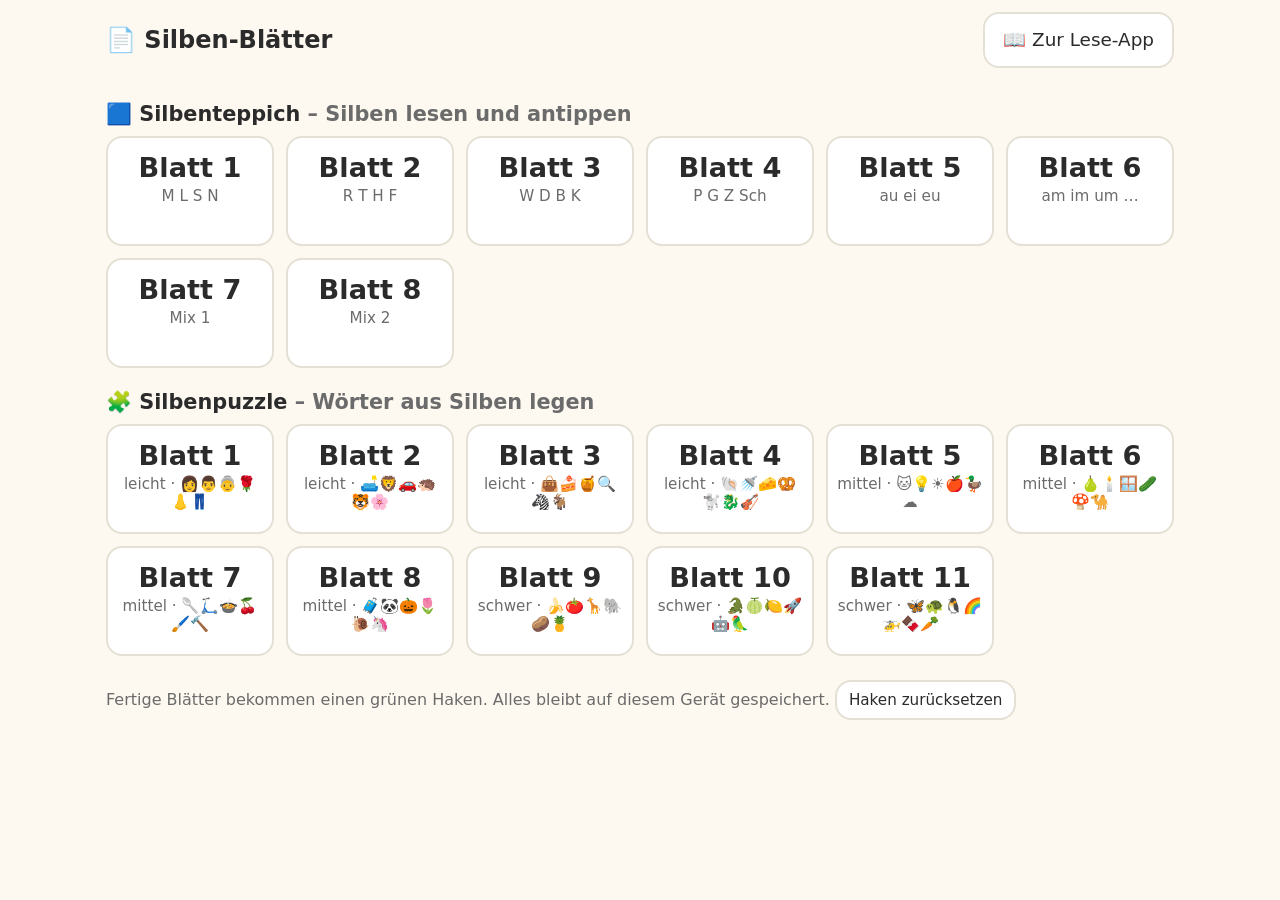
==== public/blaetter.html @ c16f0f04 "Interaktive Silben-Blätter fürs Tablet: 8 Silbenteppiche, 11 Silbenpuzzles Ohne Spracherkennung, off" ====
<!doctype html>
<html lang="de">
<head>
<meta charset="utf-8">
<meta name="viewport" content="width=device-width, initial-scale=1, viewport-fit=cover">
<meta name="mobile-web-app-capable" content="yes">
<meta name="theme-color" content="#3b82f6">
<title>Silben-Blätter</title>
<link rel="manifest" href="manifest.webmanifest">
<link rel="icon" href="icon-192.png">
<link rel="apple-touch-icon" href="icon-192.png">
<style>
  :root {
    --bg: #fdf8f0; --card: #ffffff; --ink: #2b2b2b; --muted: #6b6b6b; --line: #e5e0d6;
    --accent: #3b82f6; --ok: #16a34a; --okbg: #dcfce7; --bad: #dc2626; --warn: #d97706;
    --syl0: #1d4ed8; --syl1: #dc2626; --vowel: #fde68a; --slot: #f3efe6; --act: #e0f2fe;
  }
  @media (prefers-color-scheme: dark) {
    :root:not([data-theme="light"]) {
      --bg: #1b1d22; --card: #262a31; --ink: #f1f1f1; --muted: #a3a3a3; --line: #3a3f48; --okbg: #14361f;
      --syl0: #60a5fa; --syl1: #f87171; --vowel: #713f12; --slot: #1f2329; --act: #0c4a6e;
    }
  }
  :root[data-theme="dark"] {
    --bg: #1b1d22; --card: #262a31; --ink: #f1f1f1; --muted: #a3a3a3; --line: #3a3f48; --okbg: #14361f;
    --syl0: #60a5fa; --syl1: #f87171; --vowel: #713f12; --slot: #1f2329; --act: #0c4a6e;
  }
  * { box-sizing: border-box; -webkit-tap-highlight-color: transparent; }
  html, body { touch-action: manipulation; }
  body { margin: 0; font-family: 'Andika', ui-rounded, system-ui, sans-serif; background: var(--bg); color: var(--ink);
         user-select: none; -webkit-user-select: none; }
  header { display: flex; align-items: center; gap: 12px; padding: 12px 16px; max-width: 1100px; margin: 0 auto; flex-wrap: wrap; }
  h1 { font-size: 1.5rem; margin: 0; flex: 1; }
  h2 { font-size: 1.3rem; margin: 22px 0 10px; }
  main { padding: 0 16px 40px; max-width: 1100px; margin: 0 auto; }
  button { font: inherit; font-size: 1.15rem; border-radius: 16px; padding: 12px 18px; background: var(--card); color: var(--ink);
           border: 2px solid var(--line); cursor: pointer; min-height: 56px; }
  button.primary { background: var(--accent); color: #fff; border-color: var(--accent); }
  .task { font-size: 1.25rem; margin: 0 0 14px; padding: 12px 16px; background: var(--card); border: 2px solid var(--line); border-radius: 16px; }
  .bar { display: flex; gap: 10px; align-items: center; flex-wrap: wrap; margin-bottom: 14px; }
  .bar .count { font-size: 1.2rem; font-weight: 700; margin-left: auto; }
  .muted { color: var(--muted); }

  /* Übersicht */
  .sheets { display: grid; grid-template-columns: repeat(auto-fill, minmax(150px, 1fr)); gap: 12px; }
  .sheet { display: flex; flex-direction: column; align-items: center; gap: 4px; padding: 14px 8px; min-height: 110px; }
  .sheet .big { font-size: 1.7rem; font-weight: 700; }
  .sheet .sub { font-size: .95rem; color: var(--muted); }
  .sheet.done { background: var(--okbg); border-color: var(--ok); }

  /* Silben */
  .syl { position: relative; padding: 0 .06em; }
  .c0 { color: var(--syl0); } .c1 { color: var(--syl1); }
  .v { box-shadow: inset 0 -0.36em var(--vowel); border-radius: 3px; }
  .arcs .syl::after { content: ''; position: absolute; left: 10%; right: 10%; bottom: -0.3em; height: .34em;
    border: .07em solid currentColor; border-top: 0; border-radius: 0 0 50% 50% / 0 0 100% 100%; }

  /* Silbenteppich */
  .teppich { display: grid; gap: 10px; }
  .feld { font-size: clamp(1.9rem, 6vw, 3rem); font-weight: 700; min-height: clamp(64px, 11vw, 96px); padding: 4px; position: relative; }
  .feld.read { background: var(--okbg); border-color: var(--ok); }
  .feld.read::after { content: '✓'; position: absolute; top: 2px; right: 8px; font-size: 1.1rem; color: var(--ok); }

  /* Silbenpuzzle */
  .rows { display: grid; grid-template-columns: repeat(auto-fit, minmax(330px, 1fr)); gap: 10px; margin-bottom: 18px; }
  .prow { display: flex; align-items: center; gap: 10px; padding: 8px 12px; background: var(--card); border: 3px solid var(--line);
          border-radius: 18px; min-height: 92px; cursor: pointer; }
  .prow.active { border-color: var(--accent); background: var(--act); }
  .prow.solved { border-color: var(--ok); background: var(--okbg); cursor: default; }
  .prow .pic { font-size: 3rem; line-height: 1; width: 64px; text-align: center; flex-shrink: 0; }
  .pslots { display: flex; gap: 6px; flex-wrap: wrap; }
  .pslot { min-width: 84px; height: 66px; border: 3px dashed var(--line); border-radius: 14px; background: var(--slot);
           display: flex; align-items: center; justify-content: center; font-size: clamp(1.7rem, 4.5vw, 2.3rem); font-weight: 700; padding: 0 8px; }
  .pslot.filled { border-style: solid; background: var(--card); }
  .pslot.filled.c0 { border-color: var(--syl0); } .pslot.filled.c1 { border-color: var(--syl1); }
  .pslot.wrong { animation: shake .4s; border-color: var(--bad) !important; }
  @keyframes shake { 25% { transform: translateX(-6px); } 75% { transform: translateX(6px); } }
  .solvedword { font-size: clamp(1.9rem, 5vw, 2.5rem); font-weight: 700; padding-bottom: 12px; }
  .pool { display: flex; flex-wrap: wrap; gap: 10px; justify-content: center; padding: 14px; border: 3px dashed var(--line); border-radius: 18px; }
  .karte { font-size: clamp(1.8rem, 5vw, 2.5rem); font-weight: 700; min-width: 96px; min-height: 76px; }

  .done-msg { text-align: center; font-size: 1.6rem; font-weight: 700; color: var(--ok); margin: 18px 0; }
  .done-msg .row { display: flex; gap: 12px; justify-content: center; margin-top: 12px; flex-wrap: wrap; }
  .done-msg button { font-size: 1.2rem; }
</style>
</head>
<body>
<header>
  <button id="back" hidden>◀ Übersicht</button>
  <h1 id="title">📄 Silben-Blätter</h1>
  <a href="./" id="applink"><button>📖 Zur Lese-App</button></a>
</header>
<main id="view"></main>

<script>
// Interaktive Arbeitsblätter fürs Tablet, ohne Spracherkennung und ohne Ton.
// Silbenteppich: Silbe laut lesen, dann antippen → das Feld wird grün.
// Silbenpuzzle: Silbenkarten antippen → sie wandern auf den nächsten freien Platz der markierten Zeile.

// ================= Daten =================
const V = ['a', 'e', 'i', 'o', 'u'];
const cv = (cons, vows = V) => cons.map(c => vows.map(v => c + v));
const vc = (cons, vows = V) => cons.map(c => vows.map(v => v + c.toLowerCase()));
const TEPPICHE = [
  { name: 'M L S N',      rows: cv(['M', 'L', 'S', 'N']) },
  { name: 'R T H F',      rows: cv(['R', 'T', 'H', 'F']) },
  { name: 'W D B K',      rows: cv(['W', 'D', 'B', 'K']) },
  { name: 'P G Z Sch',    rows: cv(['P', 'G', 'Z', 'Sch']) },
  { name: 'au ei eu',     rows: cv(['M', 'L', 'S', 'N', 'R', 'H'], ['au', 'ei', 'eu']) },
  { name: 'am im um …',   rows: vc(['M', 'L', 'N', 'S']).map(r => r.map(s => s[0].toUpperCase() + s.slice(1))) },
  { name: 'Mix 1',        mix: [0, 1] },
  { name: 'Mix 2',        mix: [0, 1, 2, 3] },
];
// Gleiche Wörter wie in der Lese-App (index.html).
const STUFEN = [
  ['leicht', [['Ma-ma','👩'], ['Pa-pa','👨'], ['O-ma','👵'], ['Ro-se','🌹'], ['Na-se','👃'], ['Ho-se','👖'],
    ['So-fa','🛋️'], ['Lö-we','🦁'], ['Au-to','🚗'], ['I-gel','🦔'], ['Ti-ger','🐯'], ['Blu-me','🌸'],
    ['Ta-sche','👜'], ['Ku-chen','🍰'], ['Ho-nig','🍯'], ['Lu-pe','🔍'], ['Ze-bra','🦓'], ['Zie-ge','🐐'],
    ['Mu-schel','🐚'], ['Du-sche','🚿'], ['Kä-se','🧀'], ['Bre-zel','🥨'], ['Pu-del','🐩'],
    ['Dra-che','🐉'], ['Gei-ge','🎻']]],
  ['mittel', [['Kat-ze','🐱'], ['Lam-pe','💡'], ['Son-ne','☀️'], ['Ap-fel','🍎'], ['En-te','🦆'], ['Wol-ke','☁️'],
    ['Bir-ne','🍐'], ['Ker-ze','🕯️'], ['Fens-ter','🪟'], ['Gur-ke','🥒'], ['Pil-ze','🍄'], ['Ka-mel','🐪'],
    ['Löf-fel','🥄'], ['Rol-ler','🛴'], ['Sup-pe','🍲'], ['Kir-sche','🍒'], ['Pin-sel','🖌️'], ['Ham-mer','🔨'],
    ['Kof-fer','🧳'], ['Pan-da','🐼'], ['Kür-bis','🎃'], ['Tul-pe','🌷'], ['Schne-cke','🐌'], ['Ein-horn','🦄']]],
  ['schwer', [['Ba-na-ne','🍌'], ['To-ma-te','🍅'], ['Gi-raf-fe','🦒'], ['E-le-fant','🐘'], ['Kar-tof-fel','🥔'],
    ['A-na-nas','🍍'], ['Kro-ko-dil','🐊'], ['Me-lo-ne','🍈'], ['Zi-tro-ne','🍋'], ['Ra-ke-te','🚀'],
    ['Ro-bo-ter','🤖'], ['Pa-pa-gei','🦜'], ['Schmet-ter-ling','🦋'], ['Schild-krö-te','🐢'], ['Pin-gu-in','🐧'],
    ['Re-gen-bo-gen','🌈'], ['Hub-schrau-ber','🚁'], ['Scho-ko-la-de','🍫'], ['Ka-rot-te','🥕']]],
];
// Puzzle-Blätter: je 6 Wörter, ein Rest von 1 Wort kommt zum letzten Blatt dazu.
const PUZZLES = STUFEN.flatMap(([stufe, ws]) => {
  const words = ws.map(([h, e]) => ({ s: h.split('-'), e, w: h.replace(/-/g, '') }));
  const out = [];
  for (let i = 0; i < words.length; i += 6) out.push(words.slice(i, i + 6));
  if (out.length > 1 && out[out.length - 1].length < 3) out[out.length - 2].push(...out.pop());
  return out.map(words => ({ stufe, words }));
});

// ================= Hilfen =================
const store = {
  get(k, d) { try { const v = localStorage.getItem(k); return v === null ? d : JSON.parse(v); } catch { return d; } },
  set(k, v) { try { localStorage.setItem(k, JSON.stringify(v)); } catch {} }
};
const $ = id => document.getElementById(id);
const view = $('view');
const shuffle = a => { const r = [...a]; for (let i = r.length - 1; i > 0; i--) { const j = Math.floor(Math.random() * (i + 1)); [r[i], r[j]] = [r[j], r[i]]; } return r; };
const VOWEL_RE = /(äu|au|ei|eu|ie|[aeiouäöü])/gi;
const syl = (s, c, arcs) => `<span class="${arcs ? 'arcs ' : ''}"><span class="syl c${c % 2}">${s.replace(VOWEL_RE, '<span class="v">$1</span>')}</span></span>`;
let done = store.get('blatt-done', {});
function markDone(key) { done[key] = true; store.set('blatt-done', done); }

function confetti() {
  const box = document.createElement('div');
  box.className = 'confetti';
  box.style.cssText = 'position:fixed;inset:0;pointer-events:none;overflow:hidden;z-index:9';
  for (let i = 0; i < 40; i++) {
    const s = document.createElement('div');
    s.textContent = ['⭐', '🌟', '✨', '🎉'][i % 4];
    s.style.cssText = `position:absolute;left:${Math.random() * 100}%;top:-40px;font-size:${24 + Math.random() * 20}px;transition:transform ${1.5 + Math.random()}s ease-in,opacity 2.5s`;
    box.append(s);
    requestAnimationFrame(() => requestAnimationFrame(() => { s.style.transform = `translateY(${innerHeight + 80}px) rotate(${Math.random() * 360}deg)`; s.style.opacity = '.3'; }));
  }
  document.body.append(box);
  setTimeout(() => box.remove(), 3000);
}
function doneBox(text, nextHash) {
  return `<div class="done-msg">${text}<div class="row">
    ${nextHash ? `<button class="primary" onclick="location.hash='${nextHash}'">Nächstes Blatt ▶</button>` : ''}
    <button onclick="location.hash=''">Zur Übersicht</button></div></div>`;
}

// ================= Übersicht =================
function home() {
  $('title').textContent = '📄 Silben-Blätter';
  $('back').hidden = true;
  const tile = (key, hash, big, sub) =>
    `<button class="sheet${done[key] ? ' done' : ''}" onclick="location.hash='${hash}'"><span class="big">${done[key] ? '✅ ' : ''}${big}</span><span class="sub">${sub}</span></button>`;
  view.innerHTML = `
    <h2>🟦 Silbenteppich <span class="muted">– Silben lesen und antippen</span></h2>
    <div class="sheets">${TEPPICHE.map((t, i) => tile('t' + i, 't' + (i + 1), 'Blatt ' + (i + 1), t.name)).join('')}</div>
    <h2>🧩 Silbenpuzzle <span class="muted">– Wörter aus Silben legen</span></h2>
    <div class="sheets">${PUZZLES.map((p, i) => tile('p' + i, 'p' + (i + 1), 'Blatt ' + (i + 1), p.stufe + ' · ' + p.words.map(w => w.e).join(''))).join('')}</div>
    <p class="muted" style="margin-top:24px">Fertige Blätter bekommen einen grünen Haken. Alles bleibt auf diesem Gerät gespeichert.
      <button style="min-height:40px;padding:6px 12px;font-size:.95rem" onclick="if(confirm('Alle Haken löschen?')){localStorage.removeItem('blatt-done');location.reload()}">Haken zurücksetzen</button></p>`;
}

// ================= Silbenteppich =================
function teppich(n) {
  const t = TEPPICHE[n];
  let grid = t.rows;
  if (t.mix) {  // Mix-Blätter: Silben aus mehreren Teppichen, zufällig gemischt, 5 pro Reihe
    const all = shuffle(t.mix.flatMap(i => TEPPICHE[i].rows.flat())).slice(0, 30);
    grid = []; for (let i = 0; i < all.length; i += 5) grid.push(all.slice(i, i + 5));
  }
  const cols = grid[0].length;
  let cells = grid.flatMap((r, ri) => r.map((s, ci) => ({ s, c: ri + ci, read: false })));
  $('title').textContent = `🟦 Silbenteppich – Blatt ${n + 1}`;
  $('back').hidden = false;
  function render() {
    const count = cells.filter(c => c.read).length;
    view.innerHTML = `
      <p class="task">Lies jede Silbe laut vor. Dann tippe sie an – sie wird grün. Lies erst quer ➡, dann von oben nach unten ⬇.</p>
      <div class="bar">
        <button id="mix">🔀 Durcheinander</button>
        <button id="reset">↺ Von vorn</button>
        <span class="count">${count} von ${cells.length} ✓</span>
      </div>
      <div class="teppich" style="grid-template-columns:repeat(${cols},minmax(0,1fr))">
        ${cells.map((c, i) => `<button class="feld${c.read ? ' read' : ''}" data-i="${i}">${syl(c.s, c.c)}</button>`).join('')}
      </div>
      <div id="fin"></div>`;
    view.querySelectorAll('.feld').forEach(b => b.onclick = () => {
      const c = cells[+b.dataset.i];
      c.read = !c.read;   // nochmal tippen nimmt es zurück
      const wasDone = cells.every(x => x.read);
      render();
      if (wasDone) {
        markDone('t' + n); confetti();
        $('fin').innerHTML = doneBox('🎉 Super! Du hast alle Silben gelesen!', n + 1 < TEPPICHE.length ? 't' + (n + 2) : 'p1');
      }
    });
    $('mix').onclick = () => { cells = shuffle(cells).map((c, i) => ({ ...c, c: Math.floor(i / cols) + (i % cols) })); render(); };
    $('reset').onclick = () => { cells.forEach(c => c.read = false); render(); };
  }
  render();
}

// ================= Silbenpuzzle =================
function puzzle(n) {
  const p = PUZZLES[n];
  $('title').textContent = `🧩 Silbenpuzzle – Blatt ${n + 1}`;
  $('back').hidden = false;
  let id = 0;
  const cards = shuffle(p.words.flatMap(w => w.s.map((s, k) => ({ id: id++, s, k, used: false }))));
  const rows = p.words.map(w => ({ w, slots: w.s.map(() => null), solved: false, wrong: [] }));
  let active = 0;
  function render() {
    const solved = rows.filter(r => r.solved).length;
    view.innerHTML = `
      <p class="task">Tippe eine Zeile an. Dann tippe die Silben in der richtigen Reihenfolge an. Lies das Wort leise mit.
        <span class="muted">Falsche Silbe gelegt? Tippe sie an, dann geht sie zurück.</span></p>
      <div class="bar"><span class="count">${solved} von ${rows.length} Wörtern ✓</span></div>
      <div class="rows">${rows.map((r, ri) => `
        <div class="prow${r.solved ? ' solved' : ri === active ? ' active' : ''}" data-r="${ri}">
          <div class="pic">${r.w.e}</div>
          ${r.solved
            ? `<div class="solvedword">${r.w.s.map((s, k) => syl(s, k, true)).join('')}</div>`
            : `<div class="pslots">${r.slots.map((c, k) => `<button class="pslot${c ? ` filled c${k % 2}` : ''}${r.wrong.includes(k) ? ' wrong' : ''}" data-r="${ri}" data-k="${k}">${c ? c.s : ''}</button>`).join('')}</div>`}
        </div>`).join('')}
      </div>
      <div id="fin"></div>
      ${solved < rows.length ? `<div class="pool">${cards.filter(c => !c.used).map(c => `<button class="karte c${c.k % 2}" data-id="${c.id}">${c.s}</button>`).join('')}</div>` : ''}`;

    view.querySelectorAll('.prow').forEach(el => el.onclick = () => {
      const ri = +el.dataset.r;
      if (!rows[ri].solved) { active = ri; render(); }
    });
    view.querySelectorAll('.pslot').forEach(el => el.onclick = e => {
      e.stopPropagation();
      const r = rows[+el.dataset.r], k = +el.dataset.k;
      active = +el.dataset.r;
      if (r.slots[k]) { r.slots[k].used = false; r.slots[k] = null; }
      r.wrong = [];
      render();
    });
    view.querySelectorAll('.karte').forEach(el => el.onclick = () => place(cards.find(c => c.id === +el.dataset.id)));
    if (solved === rows.length) {
      $('fin').innerHTML = doneBox('🎉 Toll! Alle Wörter sind fertig!', n + 1 < PUZZLES.length ? 'p' + (n + 2) : '');
    }
  }
  function place(card) {
    if (rows[active].solved) active = rows.findIndex(r => !r.solved);
    const r = rows[active];
    const free = r.slots.indexOf(null);
    if (free < 0) return;
    card.used = true; r.slots[free] = card; r.wrong = [];
    if (r.slots.every(Boolean)) {
      // Gleich lautende Silben (z. B. zweimal »ma«) sind austauschbar: es zählt der Text.
      r.wrong = r.slots.map((c, k) => c.s === r.w.s[k] ? -1 : k).filter(k => k >= 0);
      if (!r.wrong.length) {
        r.solved = true;
        const next = rows.findIndex(x => !x.solved);
        if (next >= 0) active = next;
        else { markDone('p' + n); confetti(); }
      } else {
        render();
        // Falsche Silben gehen nach kurzer Zeit zurück, richtige bleiben liegen.
        setTimeout(() => {
          r.wrong.forEach(k => { if (r.slots[k]) { r.slots[k].used = false; r.slots[k] = null; } });
          r.wrong = []; render();
        }, 900);
        return;
      }
    }
    render();
  }
  render();
}

// ================= Navigation =================
function route() {
  const m = location.hash.match(/^#([tp])(\d+)$/);
  window.scrollTo(0, 0);
  document.querySelectorAll('.confetti').forEach(c => c.remove());
  if (m && m[1] === 't' && TEPPICHE[m[2] - 1]) return teppich(m[2] - 1);
  if (m && m[1] === 'p' && PUZZLES[m[2] - 1]) return puzzle(m[2] - 1);
  home();
}
$('back').onclick = () => { location.hash = ''; };
addEventListener('hashchange', route);
route();
if ('serviceWorker' in navigator && window.isSecureContext) navigator.serviceWorker.register('sw.js').catch(() => {});
</script>
</body>
</html>
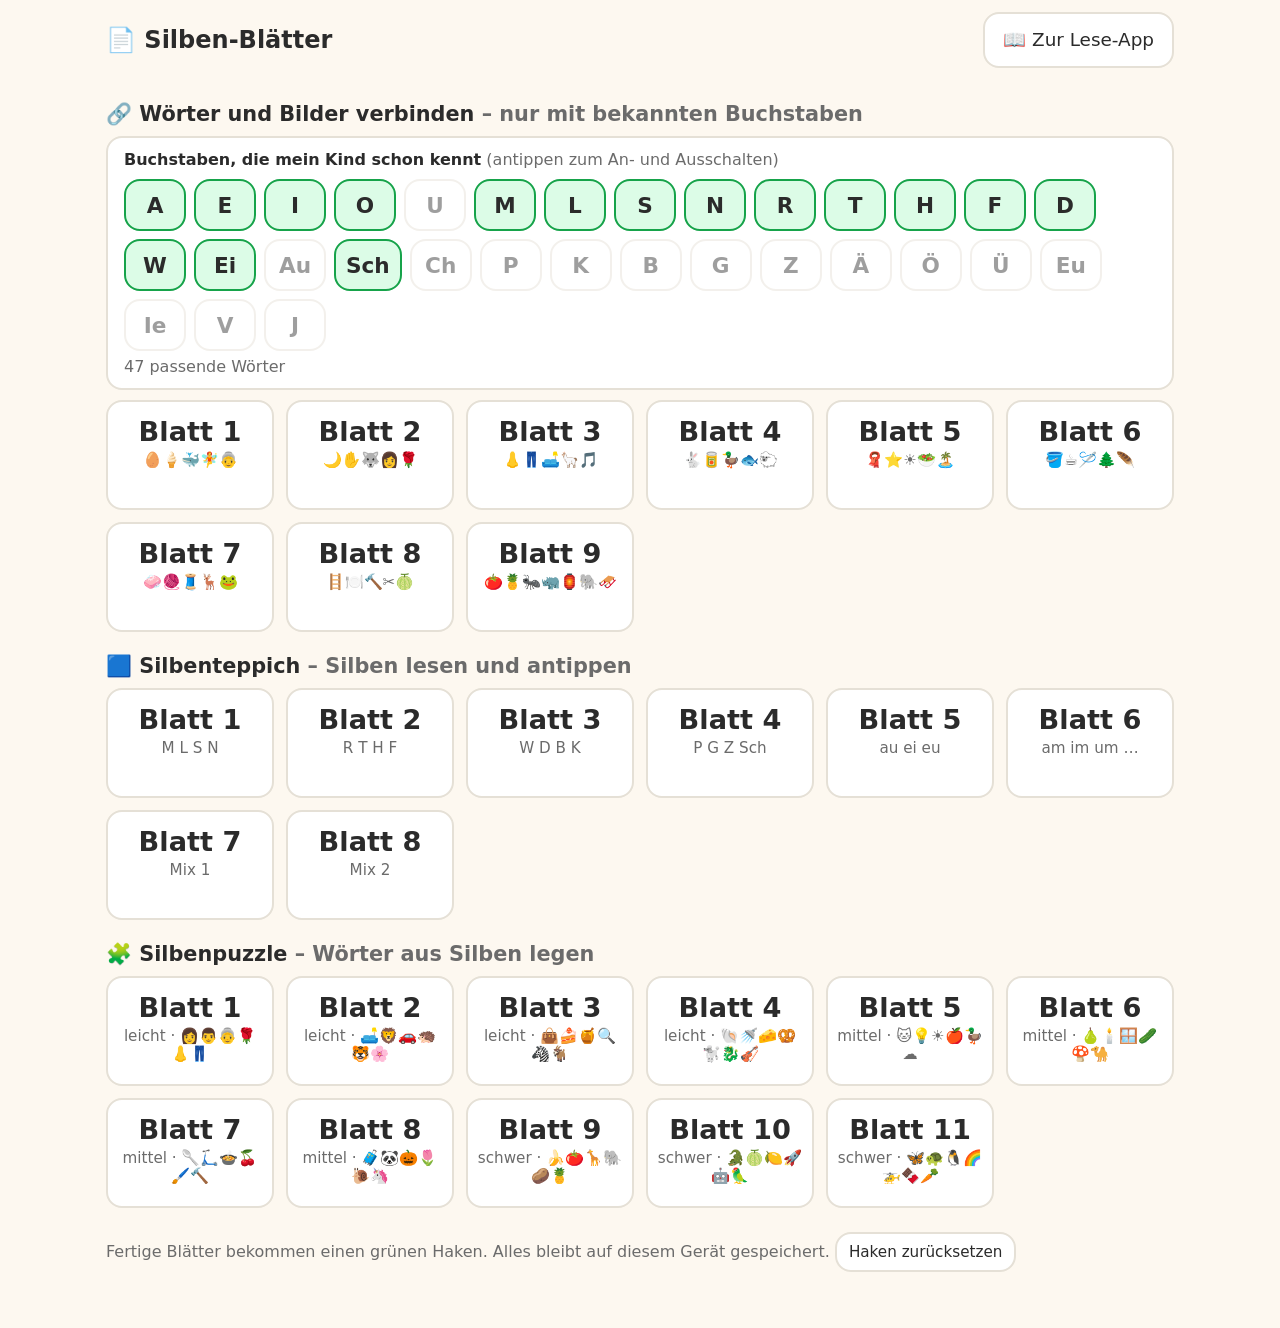
==== commit bd0b1468: "Neues Tablet-Blatt: Wörter und Bilder verbinden Linie mit dem Finger ziehen oder Wort und Bild nache" ====
--- a/public/blaetter.html
+++ b/public/blaetter.html
@@ -78,6 +78,26 @@
   .solvedword { font-size: clamp(1.9rem, 5vw, 2.5rem); font-weight: 700; padding-bottom: 12px; }
   .pool { display: flex; flex-wrap: wrap; gap: 10px; justify-content: center; padding: 14px; border: 3px dashed var(--line); border-radius: 18px; }
   .karte { font-size: clamp(1.8rem, 5vw, 2.5rem); font-weight: 700; min-width: 96px; min-height: 76px; }
+
+
+  /* Verbinden */
+  .letters { display: flex; flex-wrap: wrap; gap: 8px; margin: 10px 0 6px; }
+  .letter { min-width: 62px; min-height: 52px; font-size: 1.35rem; font-weight: 700; padding: 6px 10px; opacity: .45; }
+  .letter.on { opacity: 1; background: var(--okbg); border-color: var(--ok); }
+  .panel { background: var(--card); border: 2px solid var(--line); border-radius: 16px; padding: 12px 16px; margin-bottom: 10px; }
+  .vb { position: relative; display: grid; grid-template-columns: minmax(0, 1fr) minmax(70px, 24%) minmax(0, 1fr); row-gap: 14px; }
+  .vitem { display: flex; align-items: center; min-height: 92px; position: relative; touch-action: none; padding: 6px 14px; }
+  .vword { grid-column: 1; justify-content: center; font-size: clamp(1.8rem, 5vw, 2.6rem); font-weight: 700; padding-bottom: 16px; }
+  .vpic { grid-column: 3; justify-content: center; font-size: clamp(2.6rem, 7vw, 3.6rem); line-height: 1; }
+  .vdot { position: absolute; top: 50%; width: 22px; height: 22px; margin-top: -11px; border-radius: 50%; background: var(--ink); }
+  .vword .vdot { right: -11px; } .vpic .vdot { left: -11px; }
+  .vitem.sel { border-color: var(--accent); background: var(--act); outline: 3px solid var(--accent); }
+  .vitem.matched { border-color: var(--ok); background: var(--okbg); }
+  .vitem.matched .vdot { background: var(--ok); }
+  .vitem.wrong { animation: shake .4s; border-color: var(--bad); }
+  svg.vlines { position: absolute; inset: 0; width: 100%; height: 100%; pointer-events: none; overflow: visible; }
+  svg.vlines line { stroke-width: 7; stroke-linecap: round; }
+  .l-ok { stroke: var(--ok); } .l-bad { stroke: var(--bad); } .l-tmp { stroke: var(--accent); stroke-dasharray: 2 12; }
 
   .done-msg { text-align: center; font-size: 1.6rem; font-weight: 700; color: var(--ok); margin: 18px 0; }
   .done-msg .row { display: flex; gap: 12px; justify-content: center; margin-top: 12px; flex-wrap: wrap; }
@@ -169,19 +189,162 @@
     <button onclick="location.hash=''">Zur Übersicht</button></div></div>`;
 }
 
+
+// ================= Verbinden: Wörter und Bilder =================
+// Nur Wörter, deren Buchstaben das Kind schon kennt (Einstellung auf der Übersicht).
+const V_WORDS = [
+  ['Ma-ma','👩'], ['O-ma','👵'], ['Ro-se','🌹'], ['Na-se','👃'], ['Ho-se','👖'], ['So-fa','🛋️'], ['La-ma','🦙'],
+  ['No-te','🎵'], ['Me-lo-ne','🍈'], ['To-ma-te','🍅'], ['A-na-nas','🍍'], ['Son-ne','☀️'], ['Sa-lat','🥗'],
+  ['In-sel','🏝️'], ['Lei-ter','🪜'], ['A-mei-se','🐜'], ['Ei-mer','🪣'], ['Ha-se','🐇'], ['Tas-se','☕'],
+  ['Na-del','🪡'], ['Tel-ler','🍽️'], ['Ham-mer','🔨'], ['Tan-ne','🌲'], ['La-ter-ne','🏮'], ['Fe-der','🪶'],
+  ['Do-se','🥫'], ['En-te','🦆'], ['Sei-fe','🧼'], ['Wol-le','🧶'], ['Sche-re','✂️'], ['Ei','🥚'], ['Eis','🍦'],
+  ['Mond','🌙'], ['Hand','✋'], ['Fisch','🐟'], ['Schaf','🐑'], ['Schal','🧣'], ['Wal','🐳'], ['Wolf','🐺'],
+  ['Stern','⭐'], ['Fee','🧚'], ['Nas-horn','🦏'], ['Hirsch','🦌'], ['Frosch','🐸'], ['Schlit-ten','🛷'], ['Fa-den','🧵'],
+  // Für später, wenn weitere Buchstaben dazukommen:
+  ['Au-to','🚗'], ['Maus','🐭'], ['Haus','🏠'], ['Hut','👒'], ['Pa-pa','👨'], ['O-pa','👴'], ['Lam-pe','💡'],
+  ['Ti-ger','🐯'], ['I-gel','🦔'], ['Ba-na-ne','🍌'], ['Kat-ze','🐱'], ['Blu-me','🌸'], ['Hund','🐶'], ['Ball','⚽'],
+  ['Ku-chen','🍰'], ['Kä-se','🧀'], ['Ze-bra','🦓'], ['Gur-ke','🥒'], ['Bir-ne','🍐'], ['Ap-fel','🍎'], ['Lö-we','🦁'],
+  ['Ra-ke-te','🚀'], ['Kro-ko-dil','🐊'], ['Ka-mel','🐪'], ['Sup-pe','🍲'], ['Pil-ze','🍄'], ['Gi-raf-fe','🦒'],
+  ['E-le-fant','🐘'], ['Zi-tro-ne','🍋'], ['Pin-gu-in','🐧'], ['Bus','🚌'], ['Buch','📖'], ['Baum','🌳'], ['Kuh','🐄'],
+  ['Zug','🚆'], ['Uhr','⌚'], ['Mü-cke','🦟'], ['Tul-pe','🌷'], ['Wol-ke','☁️'], ['Ker-ze','🕯️'], ['Dra-che','🐉'],
+].map(([h, e]) => ({ h, e, s: h.split('-'), w: h.replace(/-/g, '') }));
+// Laute/Buchstaben, so wie Kinder sie lernen (sch, ei, au … zählen als eigener Buchstabe).
+const LETTERS = ['A','E','I','O','U','M','L','S','N','R','T','H','F','D','W','EI','AU','SCH','CH','P','K','B','G','Z','Ä','Ö','Ü','EU','IE','V','J'];
+const DEFAULT_KNOWN = ['A','E','I','O','M','L','S','N','R','T','H','F','D','W','EI','SCH'];
+function lettersOf(word) {
+  const w = word.toLowerCase().replace(/ck/g, 'k'), out = new Set();
+  for (let i = 0; i < w.length;) {
+    const t = ['sch', 'ch', 'ei', 'au', 'eu', 'ie'].find(t => w.startsWith(t, i)) || w[i];
+    out.add(t.toUpperCase()); i += t.length;
+  }
+  return out;
+}
+let known = new Set(store.get('letters-known', DEFAULT_KNOWN));
+// Blätter mit je 5 Wörtern, kurze Wörter zuerst (Reihenfolge der Liste bei gleicher Länge).
+function vSheets() {
+  const ok = V_WORDS.filter(w => [...lettersOf(w.w)].every(l => known.has(l)));
+  ok.sort((a, b) => a.w.length - b.w.length || a.s.length - b.s.length);
+  const out = [];
+  for (let i = 0; i < ok.length; i += 5) out.push(ok.slice(i, i + 5));
+  if (out.length > 1 && out[out.length - 1].length < 3) out[out.length - 2].push(...out.pop());
+  return out;
+}
+const wordSyl = w => w.s.map((s, k) => syl(s, k, true)).join('');
+
+function verbinden(n) {
+  const words = vSheets()[n];
+  if (!words) { location.hash = ''; return; }
+  const key = 'v:' + words.map(w => w.w).join(',');
+  $('title').textContent = `🔗 Verbinden – Blatt ${n + 1}`;
+  $('back').hidden = false;
+  const left = shuffle(words);
+  let right = shuffle(words);
+  for (let t = 0; t < 30 && right.some((w, i) => w === left[i]); t++) right = shuffle(words);
+  const matched = new Set();   // Wörter (Objekte), die schon richtig verbunden sind
+  view.innerHTML = `
+    <p class="task">Lies das Wort. Zieh mit dem Finger eine Linie zum passenden Bild – oder tippe erst das Wort und dann das Bild an.</p>
+    <div class="bar"><span class="count" id="vcount"></span></div>
+    <div class="vb" id="vb">
+      ${left.map((w, i) => `<button class="vitem vword" style="grid-row:${i + 1}" data-side="w" data-i="${i}">${wordSyl(w)}<span class="vdot"></span></button>`).join('')}
+      ${right.map((w, i) => `<button class="vitem vpic" style="grid-row:${i + 1}" data-side="p" data-i="${i}">${w.e}<span class="vdot"></span></button>`).join('')}
+      <svg class="vlines" id="vlines"></svg>
+    </div>
+    <div id="fin"></div>`;
+  const vb = $('vb'), svg = $('vlines');
+  const itemOf = el => el && el.closest && el.closest('.vitem');
+  const wordOf = el => (el.dataset.side === 'w' ? left : right)[+el.dataset.i];
+  const dotPos = el => {
+    const d = el.querySelector('.vdot').getBoundingClientRect(), b = vb.getBoundingClientRect();
+    return [d.left + d.width / 2 - b.left, d.top + d.height / 2 - b.top];
+  };
+  const line = (a, b, cls) => `<line x1="${a[0]}" y1="${a[1]}" x2="${b[0]}" y2="${b[1]}" class="${cls}"/>`;
+  let sel = null, start = null, startXY = null, dragging = false, extra = '';
+  function draw(tmp = '') {
+    const els = [...vb.querySelectorAll('.vitem')];
+    let out = '';
+    matched.forEach(w => {
+      const a = els.find(e => e.dataset.side === 'w' && wordOf(e) === w), b = els.find(e => e.dataset.side === 'p' && wordOf(e) === w);
+      out += line(dotPos(a), dotPos(b), 'l-ok');
+    });
+    svg.innerHTML = out + extra + tmp;
+    els.forEach(e => {
+      e.classList.toggle('matched', matched.has(wordOf(e)));
+      e.classList.toggle('sel', e === sel);
+    });
+    $('vcount').textContent = `${matched.size} von ${words.length} ✓`;
+  }
+  function connect(a, b) {
+    sel = null;
+    if (!a || !b || a.dataset.side === b.dataset.side) return draw();
+    if (matched.has(wordOf(a)) || matched.has(wordOf(b))) return draw();
+    if (wordOf(a) === wordOf(b)) {
+      matched.add(wordOf(a)); draw();
+      if (matched.size === words.length) {
+        markDone(key); confetti();
+        const more = n + 1 < vSheets().length;
+        $('fin').innerHTML = doneBox('🎉 Super! Alles richtig verbunden!', more ? 'v' + (n + 2) : '');
+      }
+      return;
+    }
+    // Falsch: rote Linie kurz zeigen, dann weg.
+    extra = line(dotPos(a), dotPos(b), 'l-bad');
+    [a, b].forEach(e => { e.classList.remove('wrong'); void e.offsetWidth; e.classList.add('wrong'); });
+    draw();
+    setTimeout(() => { extra = ''; [a, b].forEach(e => e.classList.remove('wrong')); draw(); }, 800);
+  }
+  vb.addEventListener('pointerdown', e => {
+    const it = itemOf(e.target);
+    if (!it || matched.has(wordOf(it))) return;
+    start = it; startXY = [e.clientX, e.clientY]; dragging = false;
+    try { vb.setPointerCapture(e.pointerId); } catch {}
+  });
+  vb.addEventListener('pointermove', e => {
+    if (!start) return;
+    if (!dragging && Math.hypot(e.clientX - startXY[0], e.clientY - startXY[1]) > 12) dragging = true;
+    if (dragging) {
+      const b = vb.getBoundingClientRect();
+      draw(line(dotPos(start), [e.clientX - b.left, e.clientY - b.top], 'l-tmp'));
+    }
+  });
+  vb.addEventListener('pointerup', e => {
+    if (!start) return;
+    const s0 = start; start = null;
+    if (dragging) return connect(s0, itemOf(document.elementFromPoint(e.clientX, e.clientY)));
+    // Tippen: erst eine Seite wählen, dann die andere
+    if (sel && sel.dataset.side !== s0.dataset.side) return connect(sel, s0);
+    sel = sel === s0 ? null : s0; draw();
+  });
+  vb.addEventListener('pointercancel', () => { start = null; draw(); });
+  addEventListener('resize', () => vb.isConnected && draw());
+  draw();
+}
+
 // ================= Übersicht =================
 function home() {
   $('title').textContent = '📄 Silben-Blätter';
   $('back').hidden = true;
   const tile = (key, hash, big, sub) =>
     `<button class="sheet${done[key] ? ' done' : ''}" onclick="location.hash='${hash}'"><span class="big">${done[key] ? '✅ ' : ''}${big}</span><span class="sub">${sub}</span></button>`;
+  const vs = vSheets();
   view.innerHTML = `
+    <h2>🔗 Wörter und Bilder verbinden <span class="muted">– nur mit bekannten Buchstaben</span></h2>
+    <div class="panel"><b>Buchstaben, die mein Kind schon kennt</b> <span class="muted">(antippen zum An- und Ausschalten)</span>
+      <div class="letters">${LETTERS.map(l => `<button class="letter${known.has(l) ? ' on' : ''}" data-l="${l}">${l === 'ß' ? l : l[0] + l.slice(1).toLowerCase()}</button>`).join('')}</div>
+      <span class="muted">${V_WORDS.filter(w => [...lettersOf(w.w)].every(l => known.has(l))).length} passende Wörter</span></div>
+    <div class="sheets">${vs.length ? vs.map((ws, i) => tile('v:' + ws.map(w => w.w).join(','), 'v' + (i + 1), 'Blatt ' + (i + 1), ws.map(w => w.e).join(''))).join('')
+      : '<p class="muted">Zu wenige Wörter – bitte mehr Buchstaben einschalten.</p>'}</div>
     <h2>🟦 Silbenteppich <span class="muted">– Silben lesen und antippen</span></h2>
     <div class="sheets">${TEPPICHE.map((t, i) => tile('t' + i, 't' + (i + 1), 'Blatt ' + (i + 1), t.name)).join('')}</div>
     <h2>🧩 Silbenpuzzle <span class="muted">– Wörter aus Silben legen</span></h2>
     <div class="sheets">${PUZZLES.map((p, i) => tile('p' + i, 'p' + (i + 1), 'Blatt ' + (i + 1), p.stufe + ' · ' + p.words.map(w => w.e).join(''))).join('')}</div>
     <p class="muted" style="margin-top:24px">Fertige Blätter bekommen einen grünen Haken. Alles bleibt auf diesem Gerät gespeichert.
       <button style="min-height:40px;padding:6px 12px;font-size:.95rem" onclick="if(confirm('Alle Haken löschen?')){localStorage.removeItem('blatt-done');location.reload()}">Haken zurücksetzen</button></p>`;
+  view.querySelectorAll('.letter').forEach(b => b.onclick = () => {
+    const l = b.dataset.l;
+    known.has(l) ? known.delete(l) : known.add(l);
+    store.set('letters-known', [...known]);
+    const y = scrollY; home(); scrollTo(0, y);
+  });
 }
 
 // ================= Silbenteppich =================
@@ -299,11 +462,12 @@
 
 // ================= Navigation =================
 function route() {
-  const m = location.hash.match(/^#([tp])(\d+)$/);
+  const m = location.hash.match(/^#([tpv])(\d+)$/);
   window.scrollTo(0, 0);
   document.querySelectorAll('.confetti').forEach(c => c.remove());
   if (m && m[1] === 't' && TEPPICHE[m[2] - 1]) return teppich(m[2] - 1);
   if (m && m[1] === 'p' && PUZZLES[m[2] - 1]) return puzzle(m[2] - 1);
+  if (m && m[1] === 'v') return verbinden(m[2] - 1);
   home();
 }
 $('back').onclick = () => { location.hash = ''; };
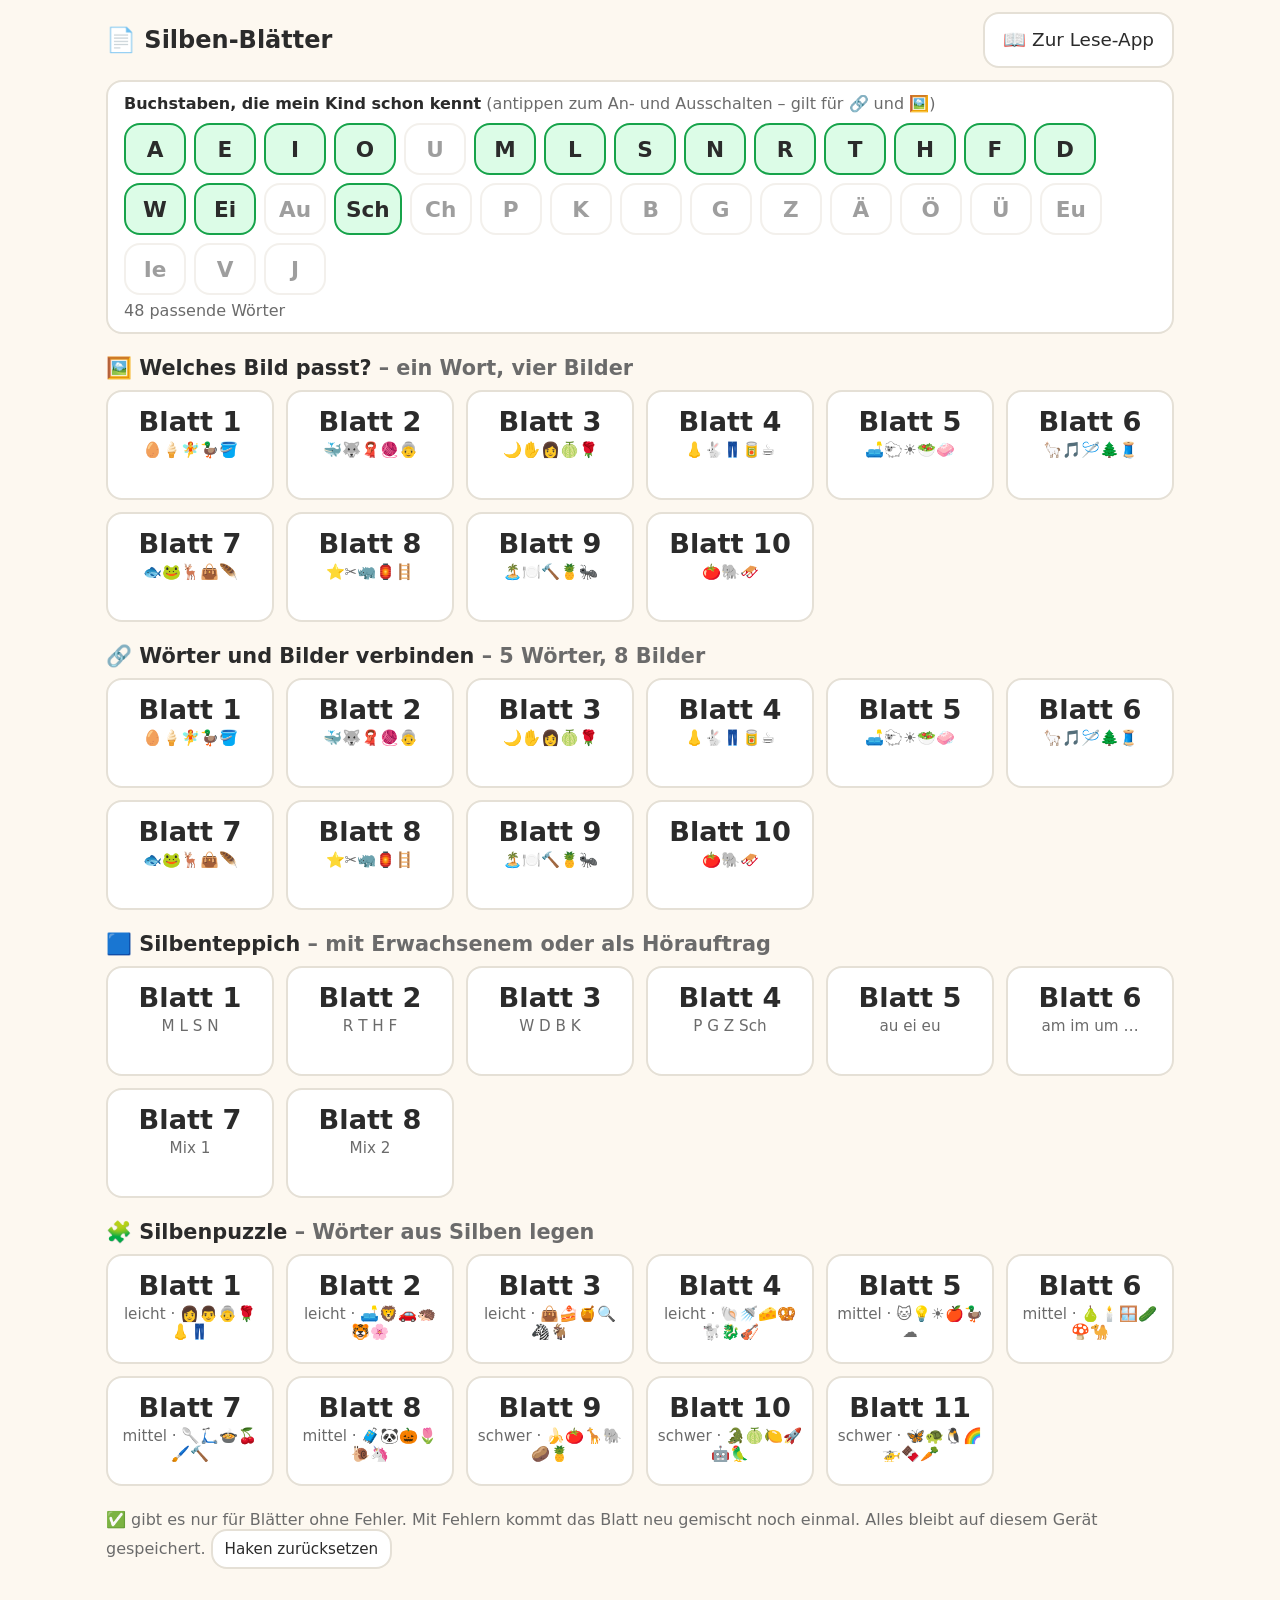
==== commit 9202359f: "Blätter: Raten wird nicht mehr belohnt - Verbinden: 5 Wörter, 8 Bilder; ähnliche Wörter auf einem Bl" ====
--- a/public/blaetter.html
+++ b/public/blaetter.html
@@ -12,23 +12,23 @@
 <style>
   :root {
     --bg: #fdf8f0; --card: #ffffff; --ink: #2b2b2b; --muted: #6b6b6b; --line: #e5e0d6;
-    --accent: #3b82f6; --ok: #16a34a; --okbg: #dcfce7; --bad: #dc2626; --warn: #d97706;
-    --syl0: #1d4ed8; --syl1: #dc2626; --vowel: #fde68a; --slot: #f3efe6; --act: #e0f2fe;
+    --accent: #3b82f6; --ok: #16a34a; --okbg: #dcfce7; --bad: #dc2626; --badbg: #fee2e2; --warn: #b45309;
+    --syl0: #1d4ed8; --syl1: #dc2626; --vowel: #fde68a; --slot: #f3efe6; --act: #e0f2fe; --hl: #fef08a;
   }
   @media (prefers-color-scheme: dark) {
     :root:not([data-theme="light"]) {
-      --bg: #1b1d22; --card: #262a31; --ink: #f1f1f1; --muted: #a3a3a3; --line: #3a3f48; --okbg: #14361f;
-      --syl0: #60a5fa; --syl1: #f87171; --vowel: #713f12; --slot: #1f2329; --act: #0c4a6e;
+      --bg: #1b1d22; --card: #262a31; --ink: #f1f1f1; --muted: #a3a3a3; --line: #3a3f48; --okbg: #14361f; --badbg: #3f1d1d;
+      --syl0: #60a5fa; --syl1: #f87171; --vowel: #713f12; --slot: #1f2329; --act: #0c4a6e; --hl: #713f12; --warn: #fbbf24;
     }
   }
   :root[data-theme="dark"] {
-    --bg: #1b1d22; --card: #262a31; --ink: #f1f1f1; --muted: #a3a3a3; --line: #3a3f48; --okbg: #14361f;
-    --syl0: #60a5fa; --syl1: #f87171; --vowel: #713f12; --slot: #1f2329; --act: #0c4a6e;
+    --bg: #1b1d22; --card: #262a31; --ink: #f1f1f1; --muted: #a3a3a3; --line: #3a3f48; --okbg: #14361f; --badbg: #3f1d1d;
+    --syl0: #60a5fa; --syl1: #f87171; --vowel: #713f12; --slot: #1f2329; --act: #0c4a6e; --hl: #713f12; --warn: #fbbf24;
   }
   * { box-sizing: border-box; -webkit-tap-highlight-color: transparent; }
   html, body { touch-action: manipulation; }
   body { margin: 0; font-family: 'Andika', ui-rounded, system-ui, sans-serif; background: var(--bg); color: var(--ink);
-         user-select: none; -webkit-user-select: none; }
+         user-select: none; -webkit-user-select: none; -webkit-touch-callout: none; }
   header { display: flex; align-items: center; gap: 12px; padding: 12px 16px; max-width: 1100px; margin: 0 auto; flex-wrap: wrap; }
   h1 { font-size: 1.5rem; margin: 0; flex: 1; }
   h2 { font-size: 1.3rem; margin: 22px 0 10px; }
@@ -36,10 +36,18 @@
   button { font: inherit; font-size: 1.15rem; border-radius: 16px; padding: 12px 18px; background: var(--card); color: var(--ink);
            border: 2px solid var(--line); cursor: pointer; min-height: 56px; }
   button.primary { background: var(--accent); color: #fff; border-color: var(--accent); }
+  button:disabled { opacity: .4; cursor: default; }
+  button.on { background: var(--act); border-color: var(--accent); font-weight: 700; }
   .task { font-size: 1.25rem; margin: 0 0 14px; padding: 12px 16px; background: var(--card); border: 2px solid var(--line); border-radius: 16px; }
   .bar { display: flex; gap: 10px; align-items: center; flex-wrap: wrap; margin-bottom: 14px; }
   .bar .count { font-size: 1.2rem; font-weight: 700; margin-left: auto; }
   .muted { color: var(--muted); }
+  .msg { min-height: 1.5em; font-size: 1.3rem; font-weight: 700; text-align: center; margin: 12px 0; }
+  .msg.ok { color: var(--ok); } .msg.bad { color: var(--bad); } .msg.warn { color: var(--warn); }
+  .checkrow { display: flex; justify-content: center; margin: 16px 0; }
+  .checkrow button { font-size: 1.35rem; min-width: 280px; }
+  @keyframes shake { 25% { transform: translateX(-6px); } 75% { transform: translateX(6px); } }
+  .shake { animation: shake .4s; }
 
   /* Übersicht */
   .sheets { display: grid; grid-template-columns: repeat(auto-fill, minmax(150px, 1fr)); gap: 12px; }
@@ -47,61 +55,77 @@
   .sheet .big { font-size: 1.7rem; font-weight: 700; }
   .sheet .sub { font-size: .95rem; color: var(--muted); }
   .sheet.done { background: var(--okbg); border-color: var(--ok); }
+  .letters { display: flex; flex-wrap: wrap; gap: 8px; margin: 10px 0 6px; }
+  .letter { min-width: 62px; min-height: 52px; font-size: 1.35rem; font-weight: 700; padding: 6px 10px; opacity: .45; }
+  .letter.on { opacity: 1; background: var(--okbg); border-color: var(--ok); }
+  .panel { background: var(--card); border: 2px solid var(--line); border-radius: 16px; padding: 12px 16px; margin-bottom: 10px; }
 
   /* Silben */
-  .syl { position: relative; padding: 0 .06em; }
+  .syl { position: relative; padding: 0 .06em; border-radius: 8px; transition: background .2s, transform .2s; }
   .c0 { color: var(--syl0); } .c1 { color: var(--syl1); }
   .v { box-shadow: inset 0 -0.36em var(--vowel); border-radius: 3px; }
   .arcs .syl::after { content: ''; position: absolute; left: 10%; right: 10%; bottom: -0.3em; height: .34em;
     border: .07em solid currentColor; border-top: 0; border-radius: 0 0 50% 50% / 0 0 100% 100%; }
+  .syl.hl { background: var(--hl); transform: scale(1.12); }
+  .locked { pointer-events: none; }
+  .lockinfo { font-size: 1rem; font-weight: 600; color: var(--warn); }
 
   /* Silbenteppich */
   .teppich { display: grid; gap: 10px; }
-  .feld { font-size: clamp(1.9rem, 6vw, 3rem); font-weight: 700; min-height: clamp(64px, 11vw, 96px); padding: 4px; position: relative; }
+  .feld { font-size: clamp(1.9rem, 6vw, 3rem); font-weight: 700; min-height: clamp(64px, 11vw, 96px); padding: 4px; position: relative;
+          -webkit-touch-callout: none; }
   .feld.read { background: var(--okbg); border-color: var(--ok); }
   .feld.read::after { content: '✓'; position: absolute; top: 2px; right: 8px; font-size: 1.1rem; color: var(--ok); }
+  .feld.wrongf { background: var(--badbg); border-color: var(--bad); }
+  .feld .ring { position: absolute; left: 0; bottom: 0; height: 6px; width: 0; background: var(--ok); border-radius: 0 0 0 14px; }
+  .feld.pressing .ring { width: 100%; transition: width .7s linear; }
+  .teppich.locked .feld:not(.read) { opacity: .55; }
 
   /* Silbenpuzzle */
-  .rows { display: grid; grid-template-columns: repeat(auto-fit, minmax(330px, 1fr)); gap: 10px; margin-bottom: 18px; }
+  .rows { display: grid; grid-template-columns: repeat(auto-fit, minmax(330px, 1fr)); gap: 10px; margin-bottom: 8px; }
   .prow { display: flex; align-items: center; gap: 10px; padding: 8px 12px; background: var(--card); border: 3px solid var(--line);
-          border-radius: 18px; min-height: 92px; cursor: pointer; }
+          border-radius: 18px; min-height: 92px; cursor: pointer; flex-wrap: wrap; }
   .prow.active { border-color: var(--accent); background: var(--act); }
   .prow.solved { border-color: var(--ok); background: var(--okbg); cursor: default; }
+  .prow.locked { border-color: var(--bad); background: var(--badbg); }
   .prow .pic { font-size: 3rem; line-height: 1; width: 64px; text-align: center; flex-shrink: 0; }
   .pslots { display: flex; gap: 6px; flex-wrap: wrap; }
-  .pslot { min-width: 84px; height: 66px; border: 3px dashed var(--line); border-radius: 14px; background: var(--slot);
+  .pslot { min-width: 84px; height: 66px; border: 3px dashed var(--line); border-radius: 14px; background: var(--slot); color: var(--ink);
            display: flex; align-items: center; justify-content: center; font-size: clamp(1.7rem, 4.5vw, 2.3rem); font-weight: 700; padding: 0 8px; }
-  .pslot.filled { border-style: solid; background: var(--card); }
-  .pslot.filled.c0 { border-color: var(--syl0); } .pslot.filled.c1 { border-color: var(--syl1); }
-  .pslot.wrong { animation: shake .4s; border-color: var(--bad) !important; }
-  @keyframes shake { 25% { transform: translateX(-6px); } 75% { transform: translateX(6px); } }
+  .pslot.filled { border-style: solid; background: var(--card); border-color: var(--ink); }
   .solvedword { font-size: clamp(1.9rem, 5vw, 2.5rem); font-weight: 700; padding-bottom: 12px; }
   .pool { display: flex; flex-wrap: wrap; gap: 10px; justify-content: center; padding: 14px; border: 3px dashed var(--line); border-radius: 18px; }
   .karte { font-size: clamp(1.8rem, 5vw, 2.5rem); font-weight: 700; min-width: 96px; min-height: 76px; }
 
-
   /* Verbinden */
-  .letters { display: flex; flex-wrap: wrap; gap: 8px; margin: 10px 0 6px; }
-  .letter { min-width: 62px; min-height: 52px; font-size: 1.35rem; font-weight: 700; padding: 6px 10px; opacity: .45; }
-  .letter.on { opacity: 1; background: var(--okbg); border-color: var(--ok); }
-  .panel { background: var(--card); border: 2px solid var(--line); border-radius: 16px; padding: 12px 16px; margin-bottom: 10px; }
-  .vb { position: relative; display: grid; grid-template-columns: minmax(0, 1fr) minmax(70px, 24%) minmax(0, 1fr); row-gap: 14px; }
-  .vitem { display: flex; align-items: center; min-height: 92px; position: relative; touch-action: none; padding: 6px 14px; }
-  .vword { grid-column: 1; justify-content: center; font-size: clamp(1.8rem, 5vw, 2.6rem); font-weight: 700; padding-bottom: 16px; }
-  .vpic { grid-column: 3; justify-content: center; font-size: clamp(2.6rem, 7vw, 3.6rem); line-height: 1; }
+  .vb { position: relative; display: grid; grid-template-columns: minmax(0, 1fr) minmax(70px, 22%) minmax(0, 1fr); }
+  .vcol { display: flex; flex-direction: column; justify-content: space-around; gap: 10px; }
+  .vcol.l { grid-column: 1; } .vcol.r { grid-column: 3; }
+  .vitem { display: flex; align-items: center; justify-content: center; min-height: 80px; position: relative; touch-action: none; padding: 6px 14px; }
+  .vword { font-size: clamp(1.8rem, 5vw, 2.6rem); font-weight: 700; padding-bottom: 16px; min-height: 96px; }
+  .vpic { font-size: clamp(2.4rem, 6.5vw, 3.2rem); line-height: 1; }
   .vdot { position: absolute; top: 50%; width: 22px; height: 22px; margin-top: -11px; border-radius: 50%; background: var(--ink); }
   .vword .vdot { right: -11px; } .vpic .vdot { left: -11px; }
   .vitem.sel { border-color: var(--accent); background: var(--act); outline: 3px solid var(--accent); }
-  .vitem.matched { border-color: var(--ok); background: var(--okbg); }
-  .vitem.matched .vdot { background: var(--ok); }
-  .vitem.wrong { animation: shake .4s; border-color: var(--bad); }
+  .vitem.good { border-color: var(--ok); background: var(--okbg); }
+  .vitem.good .vdot { background: var(--ok); }
+  .vitem.bad { border-color: var(--bad); background: var(--badbg); }
   svg.vlines { position: absolute; inset: 0; width: 100%; height: 100%; pointer-events: none; overflow: visible; }
   svg.vlines line { stroke-width: 7; stroke-linecap: round; }
-  .l-ok { stroke: var(--ok); } .l-bad { stroke: var(--bad); } .l-tmp { stroke: var(--accent); stroke-dasharray: 2 12; }
-
-  .done-msg { text-align: center; font-size: 1.6rem; font-weight: 700; color: var(--ok); margin: 18px 0; }
+  .l-ok { stroke: var(--ok); } .l-bad { stroke: var(--bad); } .l-on { stroke: var(--accent); } .l-tmp { stroke: var(--accent); stroke-dasharray: 2 12; }
+
+  /* Welches Bild passt? */
+  .bigword { text-align: center; font-size: clamp(3rem, 10vw, 4.6rem); font-weight: 700; margin: 10px 0 34px; }
+  .choices { display: grid; grid-template-columns: repeat(2, minmax(0, 1fr)); gap: 14px; max-width: 640px; margin: 0 auto; }
+  .choice { font-size: clamp(3.4rem, 11vw, 5rem); line-height: 1; min-height: 140px; }
+  .choice.good { background: var(--okbg); border-color: var(--ok); }
+  .choice.bad { background: var(--badbg); border-color: var(--bad); }
+
+  .done-msg { text-align: center; font-size: 1.5rem; font-weight: 700; margin: 18px 0; }
+  .done-msg.ok { color: var(--ok); } .done-msg.warn { color: var(--warn); }
   .done-msg .row { display: flex; gap: 12px; justify-content: center; margin-top: 12px; flex-wrap: wrap; }
   .done-msg button { font-size: 1.2rem; }
+  .done-msg .small { font-size: 1.05rem; font-weight: 400; color: var(--muted); margin-top: 6px; }
 </style>
 </head>
 <body>
@@ -113,9 +137,11 @@
 <main id="view"></main>
 
 <script>
-// Interaktive Arbeitsblätter fürs Tablet, ohne Spracherkennung und ohne Ton.
-// Silbenteppich: Silbe laut lesen, dann antippen → das Feld wird grün.
-// Silbenpuzzle: Silbenkarten antippen → sie wandern auf den nächsten freien Platz der markierten Zeile.
+// Interaktive Arbeitsblätter fürs Tablet (ohne Spracherkennung).
+// Grundsatz: Belohnt wird richtiges Lesen, nicht Durchprobieren.
+//  - Geprüft wird erst am Ende („Fertig – prüfen“), nicht nach jedem Versuch.
+//  - Den grünen Haken gibt es nur für ein fehlerfreies Blatt; mit Fehlern kommt es neu gemischt noch einmal.
+//  - Nach einem Fehler ist das Wort kurz gesperrt, die Silben werden nacheinander markiert („lies laut“).
 
 // ================= Daten =================
 const V = ['a', 'e', 'i', 'o', 'u'];
@@ -147,27 +173,101 @@
     ['Ro-bo-ter','🤖'], ['Pa-pa-gei','🦜'], ['Schmet-ter-ling','🦋'], ['Schild-krö-te','🐢'], ['Pin-gu-in','🐧'],
     ['Re-gen-bo-gen','🌈'], ['Hub-schrau-ber','🚁'], ['Scho-ko-la-de','🍫'], ['Ka-rot-te','🥕']]],
 ];
-// Puzzle-Blätter: je 6 Wörter, ein Rest von 1 Wort kommt zum letzten Blatt dazu.
+const mkWord = ([h, e]) => ({ h, e, s: h.split('-'), w: h.replace(/-/g, '') });
+// Puzzle-Blätter: je 6 Wörter, ein Rest von 1–2 Wörtern kommt zum letzten Blatt dazu.
 const PUZZLES = STUFEN.flatMap(([stufe, ws]) => {
-  const words = ws.map(([h, e]) => ({ s: h.split('-'), e, w: h.replace(/-/g, '') }));
+  const words = ws.map(mkWord);
   const out = [];
   for (let i = 0; i < words.length; i += 6) out.push(words.slice(i, i + 6));
   if (out.length > 1 && out[out.length - 1].length < 3) out[out.length - 2].push(...out.pop());
   return out.map(words => ({ stufe, words }));
 });
+const ALL_SYLS = [...new Set(STUFEN.flatMap(([, ws]) => ws.flatMap(([h]) => h.toLowerCase().split('-'))))];
+
+// Wörter für „Verbinden“ und „Welches Bild passt?“. Nur Wörter aus bekannten Buchstaben kommen dran.
+const V_WORDS = [
+  ['Ma-ma','👩'], ['O-ma','👵'], ['Ro-se','🌹'], ['Na-se','👃'], ['Ho-se','👖'], ['So-fa','🛋️'], ['La-ma','🦙'],
+  ['No-te','🎵'], ['Me-lo-ne','🍈'], ['To-ma-te','🍅'], ['A-na-nas','🍍'], ['Son-ne','☀️'], ['Sa-lat','🥗'],
+  ['In-sel','🏝️'], ['Lei-ter','🪜'], ['A-mei-se','🐜'], ['Ei-mer','🪣'], ['Ha-se','🐇'], ['Tas-se','☕'],
+  ['Na-del','🪡'], ['Tel-ler','🍽️'], ['Ham-mer','🔨'], ['Tan-ne','🌲'], ['La-ter-ne','🏮'], ['Fe-der','🪶'],
+  ['Do-se','🥫'], ['En-te','🦆'], ['Sei-fe','🧼'], ['Wol-le','🧶'], ['Sche-re','✂️'], ['Ei','🥚'], ['Eis','🍦'],
+  ['Mond','🌙'], ['Hand','✋'], ['Fisch','🐟'], ['Schaf','🐑'], ['Schal','🧣'], ['Wal','🐳'], ['Wolf','🐺'],
+  ['Stern','⭐'], ['Fee','🧚'], ['Nas-horn','🦏'], ['Hirsch','🦌'], ['Frosch','🐸'], ['Schlit-ten','🛷'], ['Fa-den','🧵'],
+  ['E-le-fant','🐘'],
+  // Für später, wenn weitere Buchstaben dazukommen (und als ähnliche Ablenker-Bilder):
+  ['Au-to','🚗'], ['Maus','🐭'], ['Haus','🏠'], ['Hut','👒'], ['Pa-pa','👨'], ['O-pa','👴'], ['Lam-pe','💡'],
+  ['Ti-ger','🐯'], ['I-gel','🦔'], ['Ba-na-ne','🍌'], ['Kat-ze','🐱'], ['Blu-me','🌸'], ['Hund','🐶'], ['Ball','⚽'],
+  ['Ku-chen','🍰'], ['Kä-se','🧀'], ['Ze-bra','🦓'], ['Gur-ke','🥒'], ['Bir-ne','🍐'], ['Ap-fel','🍎'], ['Lö-we','🦁'],
+  ['Ra-ke-te','🚀'], ['Kro-ko-dil','🐊'], ['Ka-mel','🐪'], ['Sup-pe','🍲'], ['Pil-ze','🍄'], ['Gi-raf-fe','🦒'],
+  ['Zi-tro-ne','🍋'], ['Pin-gu-in','🐧'], ['Bus','🚌'], ['Buch','📖'], ['Baum','🌳'], ['Kuh','🐄'],
+  ['Zug','🚆'], ['Uhr','⌚'], ['Mü-cke','🦟'], ['Tul-pe','🌷'], ['Wol-ke','☁️'], ['Ker-ze','🕯️'], ['Dra-che','🐉'],
+  ['Ta-sche','👜'], ['Lu-pe','🔍'], ['Kat-ze','🐱'], ['Bir-ne','🍐'],
+].map(mkWord).filter((w, i, a) => a.findIndex(x => x.w === w.w) === i);
+// Laute/Buchstaben, so wie Kinder sie lernen (sch, ei, au … zählen als eigener Buchstabe).
+const LETTERS = ['A','E','I','O','U','M','L','S','N','R','T','H','F','D','W','EI','AU','SCH','CH','P','K','B','G','Z','Ä','Ö','Ü','EU','IE','V','J'];
+const DEFAULT_KNOWN = ['A','E','I','O','M','L','S','N','R','T','H','F','D','W','EI','SCH'];
+function lettersOf(word) {
+  const w = word.toLowerCase().replace(/ck/g, 'k'), out = new Set();
+  for (let i = 0; i < w.length;) {
+    const t = ['sch', 'ch', 'ei', 'au', 'eu', 'ie'].find(t => w.startsWith(t, i)) || w[i];
+    out.add(t.toUpperCase()); i += t.length;
+  }
+  return out;
+}
+let known = new Set(store().get('letters-known', DEFAULT_KNOWN));
+const readable = w => [...lettersOf(w.w)].every(l => known.has(l));
+
+// Ähnlichkeit zweier Wörter: Buchstaben-Abstand, gleiche Endung zählt extra (Rose/Hose/Dose, Wal/Schal).
+function dist(a, b) {
+  a = a.toLowerCase(); b = b.toLowerCase();
+  const d = Array.from({ length: a.length + 1 }, (_, i) => [i, ...Array(b.length).fill(0)]);
+  for (let j = 1; j <= b.length; j++) d[0][j] = j;
+  for (let i = 1; i <= a.length; i++) for (let j = 1; j <= b.length; j++)
+    d[i][j] = Math.min(d[i - 1][j] + 1, d[i][j - 1] + 1, d[i - 1][j - 1] + (a[i - 1] === b[j - 1] ? 0 : 1));
+  const end = a.slice(-2) === b.slice(-2) ? 1 : 0;
+  return d[a.length][b.length] - end - (a[0] === b[0] ? 0.5 : 0);
+}
+// Blätter mit je 5 Wörtern. Ähnliche Wörter kommen auf dasselbe Blatt: wer nur rät oder nur den
+// ersten Buchstaben anschaut, verwechselt sie. Kurze Wörter zuerst.
+function vSheets() {
+  const rest = V_WORDS.filter(readable).sort((a, b) => a.w.length - b.w.length || a.s.length - b.s.length);
+  const out = [];
+  while (rest.length) {
+    const seed = rest.shift();
+    const near = [...rest].sort((a, b) => dist(seed.w, a.w) - dist(seed.w, b.w) || a.w.length - b.w.length).slice(0, 4);
+    near.forEach(w => rest.splice(rest.indexOf(w), 1));
+    out.push([seed, ...near]);
+  }
+  if (out.length > 1 && out[out.length - 1].length < 3) out[out.length - 2].push(...out.pop());
+  return out;
+}
+// Ablenker-Bilder: möglichst ähnlich klingende Wörter (auch mit noch unbekannten Buchstaben – es sind ja nur Bilder).
+function distractors(targets, n) {
+  const used = new Set(targets.map(t => t.e));
+  const cands = V_WORDS.filter(w => !used.has(w.e) && !targets.includes(w))
+    .map(w => ({ w, d: Math.min(...targets.map(t => dist(t.w, w.w))) + Math.random() * 1.5 }))
+    .sort((a, b) => a.d - b.d).map(x => x.w);
+  return cands.slice(0, n);
+}
 
 // ================= Hilfen =================
-const store = {
-  get(k, d) { try { const v = localStorage.getItem(k); return v === null ? d : JSON.parse(v); } catch { return d; } },
-  set(k, v) { try { localStorage.setItem(k, JSON.stringify(v)); } catch {} }
-};
+function store() {
+  return {
+    get(k, d) { try { const v = localStorage.getItem(k); return v === null ? d : JSON.parse(v); } catch { return d; } },
+    set(k, v) { try { localStorage.setItem(k, JSON.stringify(v)); } catch {} }
+  };
+}
 const $ = id => document.getElementById(id);
 const view = $('view');
 const shuffle = a => { const r = [...a]; for (let i = r.length - 1; i > 0; i--) { const j = Math.floor(Math.random() * (i + 1)); [r[i], r[j]] = [r[j], r[i]]; } return r; };
 const VOWEL_RE = /(äu|au|ei|eu|ie|[aeiouäöü])/gi;
 const syl = (s, c, arcs) => `<span class="${arcs ? 'arcs ' : ''}"><span class="syl c${c % 2}">${s.replace(VOWEL_RE, '<span class="v">$1</span>')}</span></span>`;
-let done = store.get('blatt-done', {});
-function markDone(key) { done[key] = true; store.set('blatt-done', done); }
+const wordSyl = w => w.s.map((s, k) => syl(s, k, true)).join('');
+const cap = s => s.charAt(0).toUpperCase() + s.slice(1);
+let done = store().get('blatt-done', {});
+function markDone(key) { done[key] = true; store().set('blatt-done', done); }
+let timers = [];   // beim Seitenwechsel abbrechen
+const later = (fn, ms) => { const t = setTimeout(fn, ms); timers.push(t); return t; };
 
 function confetti() {
   const box = document.createElement('div');
@@ -183,291 +283,459 @@
   document.body.append(box);
   setTimeout(() => box.remove(), 3000);
 }
-function doneBox(text, nextHash) {
-  return `<div class="done-msg">${text}<div class="row">
-    ${nextHash ? `<button class="primary" onclick="location.hash='${nextHash}'">Nächstes Blatt ▶</button>` : ''}
-    <button onclick="location.hash=''">Zur Übersicht</button></div></div>`;
-}
-
-
-// ================= Verbinden: Wörter und Bilder =================
-// Nur Wörter, deren Buchstaben das Kind schon kennt (Einstellung auf der Übersicht).
-const V_WORDS = [
-  ['Ma-ma','👩'], ['O-ma','👵'], ['Ro-se','🌹'], ['Na-se','👃'], ['Ho-se','👖'], ['So-fa','🛋️'], ['La-ma','🦙'],
-  ['No-te','🎵'], ['Me-lo-ne','🍈'], ['To-ma-te','🍅'], ['A-na-nas','🍍'], ['Son-ne','☀️'], ['Sa-lat','🥗'],
-  ['In-sel','🏝️'], ['Lei-ter','🪜'], ['A-mei-se','🐜'], ['Ei-mer','🪣'], ['Ha-se','🐇'], ['Tas-se','☕'],
-  ['Na-del','🪡'], ['Tel-ler','🍽️'], ['Ham-mer','🔨'], ['Tan-ne','🌲'], ['La-ter-ne','🏮'], ['Fe-der','🪶'],
-  ['Do-se','🥫'], ['En-te','🦆'], ['Sei-fe','🧼'], ['Wol-le','🧶'], ['Sche-re','✂️'], ['Ei','🥚'], ['Eis','🍦'],
-  ['Mond','🌙'], ['Hand','✋'], ['Fisch','🐟'], ['Schaf','🐑'], ['Schal','🧣'], ['Wal','🐳'], ['Wolf','🐺'],
-  ['Stern','⭐'], ['Fee','🧚'], ['Nas-horn','🦏'], ['Hirsch','🦌'], ['Frosch','🐸'], ['Schlit-ten','🛷'], ['Fa-den','🧵'],
-  // Für später, wenn weitere Buchstaben dazukommen:
-  ['Au-to','🚗'], ['Maus','🐭'], ['Haus','🏠'], ['Hut','👒'], ['Pa-pa','👨'], ['O-pa','👴'], ['Lam-pe','💡'],
-  ['Ti-ger','🐯'], ['I-gel','🦔'], ['Ba-na-ne','🍌'], ['Kat-ze','🐱'], ['Blu-me','🌸'], ['Hund','🐶'], ['Ball','⚽'],
-  ['Ku-chen','🍰'], ['Kä-se','🧀'], ['Ze-bra','🦓'], ['Gur-ke','🥒'], ['Bir-ne','🍐'], ['Ap-fel','🍎'], ['Lö-we','🦁'],
-  ['Ra-ke-te','🚀'], ['Kro-ko-dil','🐊'], ['Ka-mel','🐪'], ['Sup-pe','🍲'], ['Pil-ze','🍄'], ['Gi-raf-fe','🦒'],
-  ['E-le-fant','🐘'], ['Zi-tro-ne','🍋'], ['Pin-gu-in','🐧'], ['Bus','🚌'], ['Buch','📖'], ['Baum','🌳'], ['Kuh','🐄'],
-  ['Zug','🚆'], ['Uhr','⌚'], ['Mü-cke','🦟'], ['Tul-pe','🌷'], ['Wol-ke','☁️'], ['Ker-ze','🕯️'], ['Dra-che','🐉'],
-].map(([h, e]) => ({ h, e, s: h.split('-'), w: h.replace(/-/g, '') }));
-// Laute/Buchstaben, so wie Kinder sie lernen (sch, ei, au … zählen als eigener Buchstabe).
-const LETTERS = ['A','E','I','O','U','M','L','S','N','R','T','H','F','D','W','EI','AU','SCH','CH','P','K','B','G','Z','Ä','Ö','Ü','EU','IE','V','J'];
-const DEFAULT_KNOWN = ['A','E','I','O','M','L','S','N','R','T','H','F','D','W','EI','SCH'];
-function lettersOf(word) {
-  const w = word.toLowerCase().replace(/ck/g, 'k'), out = new Set();
-  for (let i = 0; i < w.length;) {
-    const t = ['sch', 'ch', 'ei', 'au', 'eu', 'ie'].find(t => w.startsWith(t, i)) || w[i];
-    out.add(t.toUpperCase()); i += t.length;
-  }
-  return out;
-}
-let known = new Set(store.get('letters-known', DEFAULT_KNOWN));
-// Blätter mit je 5 Wörtern, kurze Wörter zuerst (Reihenfolge der Liste bei gleicher Länge).
-function vSheets() {
-  const ok = V_WORDS.filter(w => [...lettersOf(w.w)].every(l => known.has(l)));
-  ok.sort((a, b) => a.w.length - b.w.length || a.s.length - b.s.length);
-  const out = [];
-  for (let i = 0; i < ok.length; i += 5) out.push(ok.slice(i, i + 5));
-  if (out.length > 1 && out[out.length - 1].length < 3) out[out.length - 2].push(...out.pop());
-  return out;
-}
-const wordSyl = w => w.s.map((s, k) => syl(s, k, true)).join('');
-
+// Ende eines Blatts: fehlerfrei → Haken + Konfetti; mit Fehlern → kein Haken, Blatt neu gemischt nochmal.
+function finish(el, errors, key, nextHash, again) {
+  if (!errors) {
+    markDone(key); confetti();
+    el.innerHTML = `<div class="done-msg ok">🌟 Super! Alles richtig – ohne Fehler!<div class="row">
+      ${nextHash ? `<button class="primary" onclick="location.hash='${nextHash}'">Nächstes Blatt ▶</button>` : ''}
+      <button onclick="location.hash=''">Zur Übersicht</button></div></div>`;
+  } else {
+    el.innerHTML = `<div class="done-msg warn">Geschafft – aber mit ${errors} Fehler${errors > 1 ? 'n' : ''}.
+      <div class="small">Den grünen Haken gibt es nur ohne Fehler. Lies jedes Wort genau, Silbe für Silbe.</div>
+      <div class="row"><button class="primary" id="again">🔀 Nochmal – neu gemischt</button>
+      <button onclick="location.hash=''">Zur Übersicht</button></div></div>`;
+    $('again').onclick = again;
+  }
+  el.scrollIntoView({ behavior: 'smooth', block: 'center' });
+}
+// Raten bremsen: Element für ms sperren und die Silben darin nacheinander markieren.
+function lockAndSpell(el, ms = 5000, onEnd) {
+  el.classList.add('locked');
+  const syls = [...el.querySelectorAll('.syl')];
+  let k = 0;
+  const step = syls.length ? ms / (syls.length * 2 + 1) : ms;
+  const iv = setInterval(() => {
+    syls.forEach(s => s.classList.remove('hl'));
+    if (syls.length) syls[k % syls.length].classList.add('hl');
+    k++;
+  }, step);
+  timers.push(iv);
+  later(() => { clearInterval(iv); syls.forEach(s => s.classList.remove('hl')); el.classList.remove('locked'); onEnd && onEnd(); }, ms);
+}
+// Vorlesen (nur im Hörauftrag beim Silbenteppich)
+function say(text) {
+  if (!('speechSynthesis' in window)) return false;
+  speechSynthesis.cancel();
+  const u = new SpeechSynthesisUtterance(text);
+  u.lang = 'de-DE'; u.rate = 0.7;
+  const v = speechSynthesis.getVoices().find(v => /^de/i.test(v.lang));
+  if (v) u.voice = v;
+  speechSynthesis.speak(u);
+  return true;
+}
+
+// ================= Übersicht =================
+function home() {
+  $('title').textContent = '📄 Silben-Blätter';
+  $('back').hidden = true;
+  const tile = (key, hash, big, sub, extra = '') =>
+    `<button class="sheet${done[key] ? ' done' : ''}" onclick="location.hash='${hash}'"><span class="big">${done[key] ? '✅ ' : ''}${big}</span><span class="sub">${sub}${extra}</span></button>`;
+  const vs = vSheets();
+  const vkey = ws => ws.map(w => w.w).join(',');
+  const none = '<p class="muted">Zu wenige Wörter – bitte mehr Buchstaben einschalten.</p>';
+  view.innerHTML = `
+    <div class="panel"><b>Buchstaben, die mein Kind schon kennt</b> <span class="muted">(antippen zum An- und Ausschalten – gilt für 🔗 und 🖼️)</span>
+      <div class="letters">${LETTERS.map(l => `<button class="letter${known.has(l) ? ' on' : ''}" data-l="${l}">${l[0] + l.slice(1).toLowerCase()}</button>`).join('')}</div>
+      <span class="muted">${V_WORDS.filter(readable).length} passende Wörter</span></div>
+    <h2>🖼️ Welches Bild passt? <span class="muted">– ein Wort, vier Bilder</span></h2>
+    <div class="sheets">${vs.length ? vs.map((ws, i) => tile('b:' + vkey(ws), 'b' + (i + 1), 'Blatt ' + (i + 1), ws.map(w => w.e).join(''))).join('') : none}</div>
+    <h2>🔗 Wörter und Bilder verbinden <span class="muted">– 5 Wörter, 8 Bilder</span></h2>
+    <div class="sheets">${vs.length ? vs.map((ws, i) => tile('v:' + vkey(ws), 'v' + (i + 1), 'Blatt ' + (i + 1), ws.map(w => w.e).join(''))).join('') : none}</div>
+    <h2>🟦 Silbenteppich <span class="muted">– mit Erwachsenem oder als Hörauftrag</span></h2>
+    <div class="sheets">${TEPPICHE.map((t, i) => tile('t' + i, 't' + (i + 1), 'Blatt ' + (i + 1), t.name, done['th' + i] ? ' · 👂✓' : '')).join('')}</div>
+    <h2>🧩 Silbenpuzzle <span class="muted">– Wörter aus Silben legen</span></h2>
+    <div class="sheets">${PUZZLES.map((p, i) => tile('p' + i, 'p' + (i + 1), 'Blatt ' + (i + 1), p.stufe + ' · ' + p.words.map(w => w.e).join(''))).join('')}</div>
+    <p class="muted" style="margin-top:24px">✅ gibt es nur für Blätter ohne Fehler. Mit Fehlern kommt das Blatt neu gemischt noch einmal.
+      Alles bleibt auf diesem Gerät gespeichert.
+      <button style="min-height:40px;padding:6px 12px;font-size:.95rem" onclick="if(confirm('Alle Haken löschen?')){localStorage.removeItem('blatt-done');location.reload()}">Haken zurücksetzen</button></p>`;
+  view.querySelectorAll('.letter').forEach(b => b.onclick = () => {
+    const l = b.dataset.l;
+    known.has(l) ? known.delete(l) : known.add(l);
+    store().set('letters-known', [...known]);
+    const y = scrollY; home(); scrollTo(0, y);
+  });
+}
+
+// ================= Silbenteppich =================
+// Modus „Erwachsener“: Das Kind liest vor, nur ein Erwachsener markiert (langer Druck) das Feld als richtig.
+// Modus „Hörauftrag“: Das Tablet spricht eine Silbe, das Kind sucht sie. Nach 2 Fehlern wird neu gemischt.
+function teppich(n) {
+  const t = TEPPICHE[n];
+  let grid = t.rows;
+  if (t.mix) {  // Mix-Blätter: Silben aus mehreren Teppichen, zufällig gemischt, 5 pro Reihe
+    const all = shuffle(t.mix.flatMap(i => TEPPICHE[i].rows.flat())).slice(0, 30);
+    grid = []; for (let i = 0; i < all.length; i += 5) grid.push(all.slice(i, i + 5));
+  }
+  const cols = grid[0].length;
+  let cells = grid.flatMap((r, ri) => r.map((s, ci) => ({ s, c: ri + ci, read: false })));
+  let mode = store().get('teppich-mode', 'adult');
+  const canSpeak = 'speechSynthesis' in window;
+  if (!canSpeak) mode = 'adult';
+  // Hörauftrag-Zustand
+  let order = [], target = null, errors = 0, errSinceMix = 0, totalErr = 0, started = false;
+  $('title').textContent = `🟦 Silbenteppich – Blatt ${n + 1}`;
+  $('back').hidden = false;
+
+  function recolor() { cells = cells.map((c, i) => ({ ...c, c: Math.floor(i / cols) + (i % cols) })); }
+  function render(msg = '', cls = '') {
+    const count = cells.filter(c => c.read).length;
+    const task = mode === 'adult'
+      ? 'Lies jede Silbe laut einem Erwachsenen vor. <b>Der Erwachsene</b> drückt lange auf das Feld, wenn es richtig war – dann wird es grün.'
+      : 'Hör genau hin: Das Tablet sagt eine Silbe. Tippe die richtige Silbe an. <b>🔊</b> spielt sie nochmal.';
+    view.innerHTML = `
+      <div class="bar">
+        <button id="m-adult" class="${mode === 'adult' ? 'on' : ''}">👩 Mit Erwachsenem</button>
+        <button id="m-hear" class="${mode === 'hear' ? 'on' : ''}"${canSpeak ? '' : ' disabled'}>👂 Hörauftrag</button>
+        <span class="count">${count} von ${cells.length} ✓</span>
+      </div>
+      <p class="task">${task}</p>
+      <div class="bar">
+        ${mode === 'adult'
+          ? '<button id="mix">🔀 Durcheinander</button><button id="reset">↺ Von vorn</button>'
+          : `<button id="play" class="primary">${started ? '🔊 Nochmal hören' : '▶ Start'}</button><span class="muted">Fehler: ${totalErr}</span>`}
+      </div>
+      <div class="msg ${cls}" id="tmsg">${msg}</div>
+      <div class="teppich" id="tep" style="grid-template-columns:repeat(${cols},minmax(0,1fr))">
+        ${cells.map((c, i) => `<button class="feld${c.read ? ' read' : ''}" data-i="${i}"><span class="ring"></span>${syl(c.s, c.c)}</button>`).join('')}
+      </div>
+      <div id="fin"></div>`;
+    $('m-adult').onclick = () => { mode = 'adult'; store().set('teppich-mode', mode); reset(); };
+    $('m-hear').onclick = () => { mode = 'hear'; store().set('teppich-mode', mode); reset(); };
+    if (mode === 'adult') bindAdult(); else bindHear();
+  }
+  function reset() { cells.forEach(c => c.read = false); order = []; target = null; started = false; totalErr = 0; errSinceMix = 0; render(); }
+
+  function bindAdult() {
+    $('mix').onclick = () => { cells = shuffle(cells); recolor(); render(); };
+    $('reset').onclick = reset;
+    view.querySelectorAll('.feld').forEach(b => {
+      let t0 = null;
+      const cancel = () => { clearTimeout(t0); t0 = null; b.classList.remove('pressing'); };
+      b.addEventListener('contextmenu', e => e.preventDefault());
+      b.addEventListener('pointerdown', () => {
+        b.classList.add('pressing');
+        t0 = setTimeout(() => {
+          t0 = null;
+          const c = cells[+b.dataset.i];
+          c.read = !c.read;
+          render(c.read ? '✅ Richtig gelesen!' : '', 'ok');
+          if (cells.every(x => x.read)) finish($('fin'), 0, 't' + n, n + 1 < TEPPICHE.length ? 't' + (n + 2) : '', reset);
+        }, 700);
+      });
+      b.addEventListener('pointerup', () => {
+        if (t0) { cancel(); $('tmsg').className = 'msg warn'; $('tmsg').textContent = '📢 Lies die Silbe laut vor – ein Erwachsener drückt lange, wenn sie richtig war.'; }
+      });
+      b.addEventListener('pointerleave', cancel);
+      b.addEventListener('pointercancel', cancel);
+    });
+  }
+
+  function nextTarget() {
+    if (!order.length) order = shuffle(cells.filter(c => !c.read));
+    target = order.shift();
+    say(target.s.toLowerCase());
+  }
+  function bindHear() {
+    $('play').onclick = () => {
+      if (!started) { started = true; nextTarget(); render('Welche Silbe war das?'); }
+      else say(target.s.toLowerCase());
+    };
+    view.querySelectorAll('.feld').forEach(b => b.onclick = () => {
+      if (!started || !target) return;
+      const c = cells[+b.dataset.i];
+      if (c.read) return;
+      if (c.s === target.s) {
+        c.read = true;
+        if (cells.every(x => x.read)) {
+          render('✅ Richtig!', 'ok');
+          const again = () => { reset(); };
+          if (!totalErr) markDone('th' + n);
+          finish($('fin'), totalErr, 'th' + n, n + 1 < TEPPICHE.length ? 't' + (n + 2) : '', again);
+          return;
+        }
+        render('✅ Richtig!', 'ok');
+        later(() => { nextTarget(); }, 700);
+        return;
+      }
+      // Falsch: kurz sperren, Silbe nochmal vorsprechen. Nach 2 Fehlern neu mischen.
+      totalErr++; errSinceMix++;
+      b.classList.add('wrongf', 'shake');
+      const tep = $('tep');
+      tep.classList.add('locked');
+      $('tmsg').className = 'msg bad';
+      $('tmsg').textContent = errSinceMix >= 2 ? '❌ Nicht ganz. Die Silben werden neu gemischt – hör genau hin!' : '❌ Nicht ganz. Hör nochmal genau hin …';
+      later(() => {
+        if (errSinceMix >= 2) { errSinceMix = 0; cells = shuffle(cells); recolor(); order = shuffle(cells.filter(c => !c.read && c !== target)); }
+        render('Welche Silbe war das?');
+        say(target.s.toLowerCase());
+      }, 2500);
+    });
+  }
+  render();
+}
+
+// ================= Silbenpuzzle =================
+// Karten sind einfarbig und kleingeschrieben (verraten die Reihenfolge nicht), dazu falsche Silben.
+// Geprüft wird erst mit „Fertig – prüfen“. Ist eine Zeile falsch, gehen alle ihre Silben zurück.
+function puzzle(n) {
+  const p = PUZZLES[n];
+  $('title').textContent = `🧩 Silbenpuzzle – Blatt ${n + 1}`;
+  $('back').hidden = false;
+  let cards, rows, active, errors;
+  function start() {
+    let id = 0;
+    const need = new Set(p.words.flatMap(w => w.s.map(s => s.toLowerCase())));
+    const extra = shuffle(ALL_SYLS.filter(s => !need.has(s))).slice(0, 3);
+    cards = shuffle([...p.words.flatMap(w => w.s.map(s => s.toLowerCase())), ...extra].map(s => ({ id: id++, s, used: false })));
+    rows = shuffle(p.words).map(w => ({ w, slots: w.s.map(() => null), solved: false, locked: false }));
+    active = 0; errors = 0;
+    render();
+  }
+  const free = () => rows.findIndex(r => !r.solved && !r.locked && r.slots.includes(null));
+  function render(msg = '', cls = '') {
+    const solved = rows.filter(r => r.solved).length;
+    const allFull = rows.every(r => r.solved || r.slots.every(Boolean));
+    const anyLocked = rows.some(r => r.locked);
+    view.innerHTML = `
+      <p class="task">Schau das Bild an. Tippe eine Zeile an und lege die Silben in der richtigen Reihenfolge. Lies das Wort leise mit.
+        Achtung: Es sind auch falsche Silben dabei! Wenn alles liegt, tippe auf <b>Fertig – prüfen</b>.
+        <span class="muted">Silbe falsch gelegt? Antippen, dann geht sie zurück.</span></p>
+      <div class="bar"><span class="muted">Fehler: ${errors}</span><span class="count">${solved} von ${rows.length} Wörtern ✓</span></div>
+      <div class="rows">${rows.map((r, ri) => `
+        <div class="prow${r.solved ? ' solved' : r.locked ? ' locked' : ri === active ? ' active' : ''}" data-r="${ri}">
+          <div class="pic">${r.w.e}</div>
+          ${r.solved
+            ? `<div class="solvedword">${wordSyl(r.w)}</div>`
+            : r.locked
+              ? `<span class="lockinfo">❌ Sprich das Wort langsam, Silbe für Silbe, und versuch es gleich nochmal …</span>`
+              : `<div class="pslots">${r.slots.map((c, k) => `<button class="pslot${c ? ' filled' : ''}" data-r="${ri}" data-k="${k}">${c ? (k === 0 ? cap(c.s) : c.s) : ''}</button>`).join('')}</div>`}
+        </div>`).join('')}
+      </div>
+      <div class="msg ${cls}">${msg}</div>
+      ${solved < rows.length ? `<div class="checkrow"><button class="primary" id="check"${allFull && !anyLocked ? '' : ' disabled'}>✔ Fertig – prüfen</button></div>
+        <div class="pool">${cards.filter(c => !c.used).map(c => `<button class="karte" data-id="${c.id}">${c.s}</button>`).join('')}</div>` : ''}
+      <div id="fin"></div>`;
+    view.querySelectorAll('.prow').forEach(el => el.onclick = () => {
+      const r = rows[+el.dataset.r];
+      if (!r.solved && !r.locked) { active = +el.dataset.r; render(); }
+    });
+    view.querySelectorAll('.pslot').forEach(el => el.onclick = e => {
+      e.stopPropagation();
+      const r = rows[+el.dataset.r], k = +el.dataset.k;
+      active = +el.dataset.r;
+      if (r.slots[k]) { r.slots[k].used = false; r.slots[k] = null; }
+      render();
+    });
+    view.querySelectorAll('.karte').forEach(el => el.onclick = () => place(cards.find(c => c.id === +el.dataset.id)));
+    if ($('check')) $('check').onclick = check;
+    if (solved === rows.length) finish($('fin'), errors, 'p' + n, n + 1 < PUZZLES.length ? 'p' + (n + 2) : '', start);
+  }
+  function place(card) {
+    let r = rows[active];
+    if (!r || r.solved || r.locked || !r.slots.includes(null)) { active = free(); r = rows[active]; }
+    if (!r) return;
+    card.used = true; r.slots[r.slots.indexOf(null)] = card;
+    if (!r.slots.includes(null)) { const f = free(); if (f >= 0) active = f; }
+    render();
+  }
+  function check() {
+    let bad = 0;
+    rows.forEach(r => {
+      if (r.solved) return;
+      if (r.slots.every((c, k) => c.s === r.w.s[k].toLowerCase())) { r.solved = true; return; }
+      bad++;
+      r.slots.forEach(c => { if (c) c.used = false; });   // alle Silben der Zeile zurück
+      r.slots = r.w.s.map(() => null);
+      r.locked = true;
+    });
+    errors += bad;
+    active = Math.max(0, free());
+    render(bad ? `❌ ${bad} Wort${bad > 1 ? 'e sind' : ' ist'} noch nicht richtig.` : '', 'bad');
+    if (bad) later(() => { rows.forEach(r => r.locked = false); active = Math.max(0, free()); render('Jetzt nochmal – lies genau!', 'warn'); }, 5000);
+  }
+  start();
+}
+
+// ================= Verbinden: 5 Wörter, 8 Bilder =================
+// Linien ziehen (oder Wort und Bild nacheinander antippen). Keine Rückmeldung pro Linie –
+// geprüft wird erst mit „Fertig – prüfen“. Falsche Wörter werden 5 s gesperrt und Silbe für Silbe markiert.
 function verbinden(n) {
   const words = vSheets()[n];
   if (!words) { location.hash = ''; return; }
   const key = 'v:' + words.map(w => w.w).join(',');
   $('title').textContent = `🔗 Verbinden – Blatt ${n + 1}`;
   $('back').hidden = false;
-  const left = shuffle(words);
-  let right = shuffle(words);
-  for (let t = 0; t < 30 && right.some((w, i) => w === left[i]); t++) right = shuffle(words);
-  const matched = new Set();   // Wörter (Objekte), die schon richtig verbunden sind
-  view.innerHTML = `
-    <p class="task">Lies das Wort. Zieh mit dem Finger eine Linie zum passenden Bild – oder tippe erst das Wort und dann das Bild an.</p>
-    <div class="bar"><span class="count" id="vcount"></span></div>
-    <div class="vb" id="vb">
-      ${left.map((w, i) => `<button class="vitem vword" style="grid-row:${i + 1}" data-side="w" data-i="${i}">${wordSyl(w)}<span class="vdot"></span></button>`).join('')}
-      ${right.map((w, i) => `<button class="vitem vpic" style="grid-row:${i + 1}" data-side="p" data-i="${i}">${w.e}<span class="vdot"></span></button>`).join('')}
-      <svg class="vlines" id="vlines"></svg>
-    </div>
-    <div id="fin"></div>`;
-  const vb = $('vb'), svg = $('vlines');
+  let left, right, links, good, errors, sel, start, startXY, dragging, checking;
+  function init() {
+    left = shuffle(words);
+    right = shuffle([...words, ...distractors(words, 3)]);
+    links = new Map();   // Wort → Bild (beides Wort-Objekte)
+    good = new Set(); errors = 0; sel = null; start = null; checking = false;
+    build();
+  }
+  function build() {
+    view.innerHTML = `
+      <p class="task">Lies jedes Wort genau. Zieh eine Linie zum passenden Bild – oder tippe erst das Wort, dann das Bild.
+        Es gibt mehr Bilder als Wörter! Wenn alle Wörter verbunden sind, tippe auf <b>Fertig – prüfen</b>.</p>
+      <div class="bar"><span class="muted" id="verr"></span><span class="count" id="vcount"></span></div>
+      <div class="vb" id="vb">
+        <div class="vcol l">${left.map((w, i) => `<button class="vitem vword" data-side="w" data-i="${i}">${wordSyl(w)}<span class="vdot"></span></button>`).join('')}</div>
+        <div class="vcol r">${right.map((w, i) => `<button class="vitem vpic" data-side="p" data-i="${i}">${w.e}<span class="vdot"></span></button>`).join('')}</div>
+        <svg class="vlines" id="vlines"></svg>
+      </div>
+      <div class="msg" id="vmsg"></div>
+      <div class="checkrow"><button class="primary" id="check" disabled>✔ Fertig – prüfen</button></div>
+      <div id="fin"></div>`;
+    bind(); draw();
+  }
+  const vb = () => $('vb');
   const itemOf = el => el && el.closest && el.closest('.vitem');
-  const wordOf = el => (el.dataset.side === 'w' ? left : right)[+el.dataset.i];
+  const objOf = el => (el.dataset.side === 'w' ? left : right)[+el.dataset.i];
+  const elOf = (side, w) => [...view.querySelectorAll(`.vitem[data-side="${side}"]`)].find(e => objOf(e) === w);
   const dotPos = el => {
-    const d = el.querySelector('.vdot').getBoundingClientRect(), b = vb.getBoundingClientRect();
+    const d = el.querySelector('.vdot').getBoundingClientRect(), b = vb().getBoundingClientRect();
     return [d.left + d.width / 2 - b.left, d.top + d.height / 2 - b.top];
   };
   const line = (a, b, cls) => `<line x1="${a[0]}" y1="${a[1]}" x2="${b[0]}" y2="${b[1]}" class="${cls}"/>`;
-  let sel = null, start = null, startXY = null, dragging = false, extra = '';
-  function draw(tmp = '') {
-    const els = [...vb.querySelectorAll('.vitem')];
+  function draw(tmp = '', marks = null) {
     let out = '';
-    matched.forEach(w => {
-      const a = els.find(e => e.dataset.side === 'w' && wordOf(e) === w), b = els.find(e => e.dataset.side === 'p' && wordOf(e) === w);
-      out += line(dotPos(a), dotPos(b), 'l-ok');
-    });
-    svg.innerHTML = out + extra + tmp;
-    els.forEach(e => {
-      e.classList.toggle('matched', matched.has(wordOf(e)));
+    links.forEach((pic, w) => {
+      const cls = good.has(w) ? 'l-ok' : marks && marks.has(w) ? 'l-bad' : 'l-on';
+      out += line(dotPos(elOf('w', w)), dotPos(elOf('p', pic)), cls);
+    });
+    $('vlines').innerHTML = out + tmp;
+    view.querySelectorAll('.vitem').forEach(e => {
+      const o = objOf(e);
+      const isGood = e.dataset.side === 'w' ? good.has(o) : [...good].some(w => links.get(w) === o);
+      e.classList.toggle('good', isGood);
       e.classList.toggle('sel', e === sel);
     });
-    $('vcount').textContent = `${matched.size} von ${words.length} ✓`;
+    $('vcount').textContent = `${good.size} von ${words.length} ✓`;
+    $('verr').textContent = `Fehler: ${errors}`;
+    $('check').disabled = checking || links.size < words.length;
   }
   function connect(a, b) {
     sel = null;
     if (!a || !b || a.dataset.side === b.dataset.side) return draw();
-    if (matched.has(wordOf(a)) || matched.has(wordOf(b))) return draw();
-    if (wordOf(a) === wordOf(b)) {
-      matched.add(wordOf(a)); draw();
-      if (matched.size === words.length) {
-        markDone(key); confetti();
-        const more = n + 1 < vSheets().length;
-        $('fin').innerHTML = doneBox('🎉 Super! Alles richtig verbunden!', more ? 'v' + (n + 2) : '');
-      }
+    const [we, pe] = a.dataset.side === 'w' ? [a, b] : [b, a];
+    const w = objOf(we), pic = objOf(pe);
+    if (good.has(w) || [...good].some(g => links.get(g) === pic)) return draw();
+    // Jedes Bild höchstens einmal: alte Linie zu diesem Bild löschen
+    links.forEach((p2, w2) => { if (p2 === pic) links.delete(w2); });
+    links.set(w, pic);
+    draw();
+  }
+  function check() {
+    checking = true;
+    const bad = new Set([...links].filter(([w, p]) => w !== p).map(([w]) => w));
+    links.forEach((p, w) => { if (w === p) good.add(w); });
+    errors += bad.size;
+    draw('', bad);
+    bad.forEach(w => elOf('w', w).classList.add('bad'));
+    if (!bad.size) {
+      $('vmsg').textContent = '';
+      finish($('fin'), errors, key, n + 1 < vSheets().length ? 'v' + (n + 2) : '', init);
       return;
     }
-    // Falsch: rote Linie kurz zeigen, dann weg.
-    extra = line(dotPos(a), dotPos(b), 'l-bad');
-    [a, b].forEach(e => { e.classList.remove('wrong'); void e.offsetWidth; e.classList.add('wrong'); });
-    draw();
-    setTimeout(() => { extra = ''; [a, b].forEach(e => e.classList.remove('wrong')); draw(); }, 800);
-  }
-  vb.addEventListener('pointerdown', e => {
-    const it = itemOf(e.target);
-    if (!it || matched.has(wordOf(it))) return;
-    start = it; startXY = [e.clientX, e.clientY]; dragging = false;
-    try { vb.setPointerCapture(e.pointerId); } catch {}
-  });
-  vb.addEventListener('pointermove', e => {
-    if (!start) return;
-    if (!dragging && Math.hypot(e.clientX - startXY[0], e.clientY - startXY[1]) > 12) dragging = true;
-    if (dragging) {
-      const b = vb.getBoundingClientRect();
-      draw(line(dotPos(start), [e.clientX - b.left, e.clientY - b.top], 'l-tmp'));
+    $('vmsg').className = 'msg bad';
+    $('vmsg').textContent = `❌ ${bad.size} Linie${bad.size > 1 ? 'n sind' : ' ist'} falsch. Lies die roten Wörter laut – Silbe für Silbe.`;
+    bad.forEach(w => lockAndSpell(elOf('w', w), 5000));
+    later(() => {
+      bad.forEach(w => { links.delete(w); elOf('w', w).classList.remove('bad'); });
+      checking = false; $('vmsg').className = 'msg warn'; $('vmsg').textContent = 'Jetzt nochmal verbinden!';
+      draw();
+    }, 5000);
+  }
+  function bind() {
+    const box = vb();
+    box.addEventListener('pointerdown', e => {
+      const it = itemOf(e.target);
+      if (!it || checking || it.classList.contains('good')) return;
+      start = it; startXY = [e.clientX, e.clientY]; dragging = false;
+      try { box.setPointerCapture(e.pointerId); } catch {}
+    });
+    box.addEventListener('pointermove', e => {
+      if (!start) return;
+      if (!dragging && Math.hypot(e.clientX - startXY[0], e.clientY - startXY[1]) > 12) dragging = true;
+      if (dragging) {
+        const b = box.getBoundingClientRect();
+        draw(line(dotPos(start), [e.clientX - b.left, e.clientY - b.top], 'l-tmp'));
+      }
+    });
+    box.addEventListener('pointerup', e => {
+      if (!start) return;
+      const s0 = start; start = null;
+      if (dragging) return connect(s0, itemOf(document.elementFromPoint(e.clientX, e.clientY)));
+      if (sel && sel.dataset.side !== s0.dataset.side) return connect(sel, s0);
+      sel = sel === s0 ? null : s0; draw();
+    });
+    box.addEventListener('pointercancel', () => { start = null; draw(); });
+    $('check').onclick = check;
+  }
+  onresize = () => $('vb') && draw();
+  init();
+}
+
+// ================= Welches Bild passt? Ein Wort, vier Bilder =================
+// Falsch getippt → Wort 5 s gesperrt (Silben werden nacheinander markiert) und es kommt später nochmal.
+function bild(n) {
+  const words = vSheets()[n];
+  if (!words) { location.hash = ''; return; }
+  const key = 'b:' + words.map(w => w.w).join(',');
+  $('title').textContent = `🖼️ Welches Bild passt? – Blatt ${n + 1}`;
+  $('back').hidden = false;
+  let queue, errors, cur, missed;
+  function init() { queue = shuffle(words); errors = 0; missed = new Set(); next(); }
+  function next() {
+    if (!queue.length) {
+      view.innerHTML = '<div id="fin"></div>';
+      return finish($('fin'), errors, key, n + 1 < vSheets().length ? 'b' + (n + 2) : '', init);
     }
-  });
-  vb.addEventListener('pointerup', e => {
-    if (!start) return;
-    const s0 = start; start = null;
-    if (dragging) return connect(s0, itemOf(document.elementFromPoint(e.clientX, e.clientY)));
-    // Tippen: erst eine Seite wählen, dann die andere
-    if (sel && sel.dataset.side !== s0.dataset.side) return connect(sel, s0);
-    sel = sel === s0 ? null : s0; draw();
-  });
-  vb.addEventListener('pointercancel', () => { start = null; draw(); });
-  addEventListener('resize', () => vb.isConnected && draw());
-  draw();
-}
-
-// ================= Übersicht =================
-function home() {
-  $('title').textContent = '📄 Silben-Blätter';
-  $('back').hidden = true;
-  const tile = (key, hash, big, sub) =>
-    `<button class="sheet${done[key] ? ' done' : ''}" onclick="location.hash='${hash}'"><span class="big">${done[key] ? '✅ ' : ''}${big}</span><span class="sub">${sub}</span></button>`;
-  const vs = vSheets();
-  view.innerHTML = `
-    <h2>🔗 Wörter und Bilder verbinden <span class="muted">– nur mit bekannten Buchstaben</span></h2>
-    <div class="panel"><b>Buchstaben, die mein Kind schon kennt</b> <span class="muted">(antippen zum An- und Ausschalten)</span>
-      <div class="letters">${LETTERS.map(l => `<button class="letter${known.has(l) ? ' on' : ''}" data-l="${l}">${l === 'ß' ? l : l[0] + l.slice(1).toLowerCase()}</button>`).join('')}</div>
-      <span class="muted">${V_WORDS.filter(w => [...lettersOf(w.w)].every(l => known.has(l))).length} passende Wörter</span></div>
-    <div class="sheets">${vs.length ? vs.map((ws, i) => tile('v:' + ws.map(w => w.w).join(','), 'v' + (i + 1), 'Blatt ' + (i + 1), ws.map(w => w.e).join(''))).join('')
-      : '<p class="muted">Zu wenige Wörter – bitte mehr Buchstaben einschalten.</p>'}</div>
-    <h2>🟦 Silbenteppich <span class="muted">– Silben lesen und antippen</span></h2>
-    <div class="sheets">${TEPPICHE.map((t, i) => tile('t' + i, 't' + (i + 1), 'Blatt ' + (i + 1), t.name)).join('')}</div>
-    <h2>🧩 Silbenpuzzle <span class="muted">– Wörter aus Silben legen</span></h2>
-    <div class="sheets">${PUZZLES.map((p, i) => tile('p' + i, 'p' + (i + 1), 'Blatt ' + (i + 1), p.stufe + ' · ' + p.words.map(w => w.e).join(''))).join('')}</div>
-    <p class="muted" style="margin-top:24px">Fertige Blätter bekommen einen grünen Haken. Alles bleibt auf diesem Gerät gespeichert.
-      <button style="min-height:40px;padding:6px 12px;font-size:.95rem" onclick="if(confirm('Alle Haken löschen?')){localStorage.removeItem('blatt-done');location.reload()}">Haken zurücksetzen</button></p>`;
-  view.querySelectorAll('.letter').forEach(b => b.onclick = () => {
-    const l = b.dataset.l;
-    known.has(l) ? known.delete(l) : known.add(l);
-    store.set('letters-known', [...known]);
-    const y = scrollY; home(); scrollTo(0, y);
-  });
-}
-
-// ================= Silbenteppich =================
-function teppich(n) {
-  const t = TEPPICHE[n];
-  let grid = t.rows;
-  if (t.mix) {  // Mix-Blätter: Silben aus mehreren Teppichen, zufällig gemischt, 5 pro Reihe
-    const all = shuffle(t.mix.flatMap(i => TEPPICHE[i].rows.flat())).slice(0, 30);
-    grid = []; for (let i = 0; i < all.length; i += 5) grid.push(all.slice(i, i + 5));
-  }
-  const cols = grid[0].length;
-  let cells = grid.flatMap((r, ri) => r.map((s, ci) => ({ s, c: ri + ci, read: false })));
-  $('title').textContent = `🟦 Silbenteppich – Blatt ${n + 1}`;
-  $('back').hidden = false;
-  function render() {
-    const count = cells.filter(c => c.read).length;
+    cur = queue.shift();
+    const opts = shuffle([cur, ...shuffle(distractors([cur], 5)).slice(0, 3)]);
+    const doneCount = words.length - queue.length - 1;
     view.innerHTML = `
-      <p class="task">Lies jede Silbe laut vor. Dann tippe sie an – sie wird grün. Lies erst quer ➡, dann von oben nach unten ⬇.</p>
-      <div class="bar">
-        <button id="mix">🔀 Durcheinander</button>
-        <button id="reset">↺ Von vorn</button>
-        <span class="count">${count} von ${cells.length} ✓</span>
-      </div>
-      <div class="teppich" style="grid-template-columns:repeat(${cols},minmax(0,1fr))">
-        ${cells.map((c, i) => `<button class="feld${c.read ? ' read' : ''}" data-i="${i}">${syl(c.s, c.c)}</button>`).join('')}
-      </div>
-      <div id="fin"></div>`;
-    view.querySelectorAll('.feld').forEach(b => b.onclick = () => {
-      const c = cells[+b.dataset.i];
-      c.read = !c.read;   // nochmal tippen nimmt es zurück
-      const wasDone = cells.every(x => x.read);
-      render();
-      if (wasDone) {
-        markDone('t' + n); confetti();
-        $('fin').innerHTML = doneBox('🎉 Super! Du hast alle Silben gelesen!', n + 1 < TEPPICHE.length ? 't' + (n + 2) : 'p1');
-      }
-    });
-    $('mix').onclick = () => { cells = shuffle(cells).map((c, i) => ({ ...c, c: Math.floor(i / cols) + (i % cols) })); render(); };
-    $('reset').onclick = () => { cells.forEach(c => c.read = false); render(); };
-  }
-  render();
-}
-
-// ================= Silbenpuzzle =================
-function puzzle(n) {
-  const p = PUZZLES[n];
-  $('title').textContent = `🧩 Silbenpuzzle – Blatt ${n + 1}`;
-  $('back').hidden = false;
-  let id = 0;
-  const cards = shuffle(p.words.flatMap(w => w.s.map((s, k) => ({ id: id++, s, k, used: false }))));
-  const rows = p.words.map(w => ({ w, slots: w.s.map(() => null), solved: false, wrong: [] }));
-  let active = 0;
-  function render() {
-    const solved = rows.filter(r => r.solved).length;
-    view.innerHTML = `
-      <p class="task">Tippe eine Zeile an. Dann tippe die Silben in der richtigen Reihenfolge an. Lies das Wort leise mit.
-        <span class="muted">Falsche Silbe gelegt? Tippe sie an, dann geht sie zurück.</span></p>
-      <div class="bar"><span class="count">${solved} von ${rows.length} Wörtern ✓</span></div>
-      <div class="rows">${rows.map((r, ri) => `
-        <div class="prow${r.solved ? ' solved' : ri === active ? ' active' : ''}" data-r="${ri}">
-          <div class="pic">${r.w.e}</div>
-          ${r.solved
-            ? `<div class="solvedword">${r.w.s.map((s, k) => syl(s, k, true)).join('')}</div>`
-            : `<div class="pslots">${r.slots.map((c, k) => `<button class="pslot${c ? ` filled c${k % 2}` : ''}${r.wrong.includes(k) ? ' wrong' : ''}" data-r="${ri}" data-k="${k}">${c ? c.s : ''}</button>`).join('')}</div>`}
-        </div>`).join('')}
-      </div>
-      <div id="fin"></div>
-      ${solved < rows.length ? `<div class="pool">${cards.filter(c => !c.used).map(c => `<button class="karte c${c.k % 2}" data-id="${c.id}">${c.s}</button>`).join('')}</div>` : ''}`;
-
-    view.querySelectorAll('.prow').forEach(el => el.onclick = () => {
-      const ri = +el.dataset.r;
-      if (!rows[ri].solved) { active = ri; render(); }
-    });
-    view.querySelectorAll('.pslot').forEach(el => el.onclick = e => {
-      e.stopPropagation();
-      const r = rows[+el.dataset.r], k = +el.dataset.k;
-      active = +el.dataset.r;
-      if (r.slots[k]) { r.slots[k].used = false; r.slots[k] = null; }
-      r.wrong = [];
-      render();
-    });
-    view.querySelectorAll('.karte').forEach(el => el.onclick = () => place(cards.find(c => c.id === +el.dataset.id)));
-    if (solved === rows.length) {
-      $('fin').innerHTML = doneBox('🎉 Toll! Alle Wörter sind fertig!', n + 1 < PUZZLES.length ? 'p' + (n + 2) : '');
-    }
-  }
-  function place(card) {
-    if (rows[active].solved) active = rows.findIndex(r => !r.solved);
-    const r = rows[active];
-    const free = r.slots.indexOf(null);
-    if (free < 0) return;
-    card.used = true; r.slots[free] = card; r.wrong = [];
-    if (r.slots.every(Boolean)) {
-      // Gleich lautende Silben (z. B. zweimal »ma«) sind austauschbar: es zählt der Text.
-      r.wrong = r.slots.map((c, k) => c.s === r.w.s[k] ? -1 : k).filter(k => k >= 0);
-      if (!r.wrong.length) {
-        r.solved = true;
-        const next = rows.findIndex(x => !x.solved);
-        if (next >= 0) active = next;
-        else { markDone('p' + n); confetti(); }
-      } else {
-        render();
-        // Falsche Silben gehen nach kurzer Zeit zurück, richtige bleiben liegen.
-        setTimeout(() => {
-          r.wrong.forEach(k => { if (r.slots[k]) { r.slots[k].used = false; r.slots[k] = null; } });
-          r.wrong = []; render();
-        }, 900);
+      <p class="task">Lies das Wort laut, Silbe für Silbe. Tippe dann das passende Bild an.</p>
+      <div class="bar"><span class="muted">Fehler: ${errors}</span><span class="count">${doneCount} von ${words.length} ✓</span></div>
+      <div class="bigword" id="bw">${wordSyl(cur)}</div>
+      <div class="choices" id="ch">${opts.map((o, i) => `<button class="choice" data-i="${i}">${o.e}</button>`).join('')}</div>
+      <div class="msg" id="bmsg"></div>`;
+    view.querySelectorAll('.choice').forEach(b => b.onclick = () => {
+      const o = opts[+b.dataset.i];
+      if (o === cur) {
+        b.classList.add('good');
+        $('ch').classList.add('locked');
+        $('bmsg').className = 'msg ok'; $('bmsg').textContent = '✅ Richtig!';
+        later(next, 900);
         return;
       }
-    }
-    render();
-  }
-  render();
+      errors++;
+      b.classList.add('bad', 'shake');
+      if (!missed.has(cur)) { missed.add(cur); queue.push(cur); }   // kommt später nochmal
+      $('bmsg').className = 'msg bad'; $('bmsg').textContent = '❌ Das passt nicht. Lies das Wort nochmal laut – Silbe für Silbe.';
+      $('ch').classList.add('locked');
+      lockAndSpell($('bw'), 5000, () => {
+        $('ch').classList.remove('locked');
+        b.classList.remove('shake');
+        $('bmsg').className = 'msg warn'; $('bmsg').textContent = 'Jetzt nochmal!';
+      });
+    });
+  }
+  init();
 }
 
 // ================= Navigation =================
 function route() {
-  const m = location.hash.match(/^#([tpv])(\d+)$/);
+  timers.forEach(t => { clearTimeout(t); clearInterval(t); }); timers = [];
+  if ('speechSynthesis' in window) speechSynthesis.cancel();
+  const m = location.hash.match(/^#([tpvb])(\d+)$/);
   window.scrollTo(0, 0);
   document.querySelectorAll('.confetti').forEach(c => c.remove());
   if (m && m[1] === 't' && TEPPICHE[m[2] - 1]) return teppich(m[2] - 1);
   if (m && m[1] === 'p' && PUZZLES[m[2] - 1]) return puzzle(m[2] - 1);
   if (m && m[1] === 'v') return verbinden(m[2] - 1);
+  if (m && m[1] === 'b') return bild(m[2] - 1);
   home();
 }
 $('back').onclick = () => { location.hash = ''; };
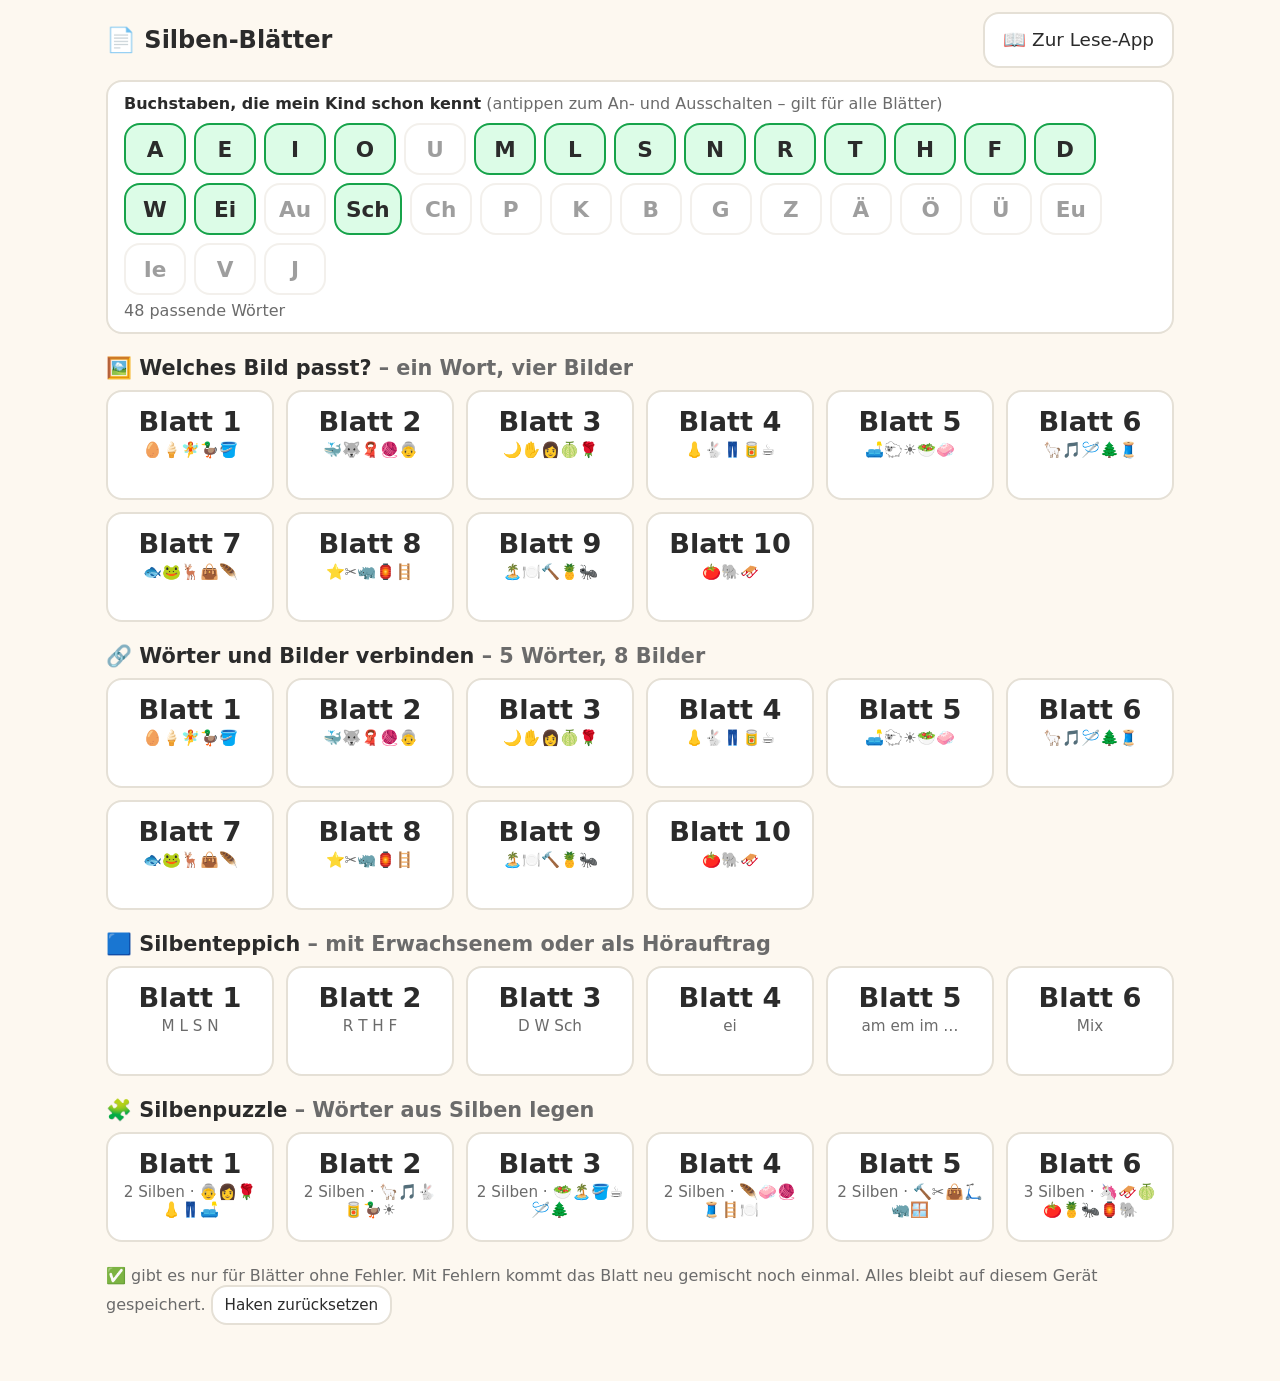
==== commit 99c419aa: "Puzzle und Silbenteppich nur mit bekannten Buchstaben Beide Blätterlisten werden aus der Buchstabena" ====
--- a/public/blaetter.html
+++ b/public/blaetter.html
@@ -144,19 +144,33 @@
 //  - Nach einem Fehler ist das Wort kurz gesperrt, die Silben werden nacheinander markiert („lies laut“).
 
 // ================= Daten =================
-const V = ['a', 'e', 'i', 'o', 'u'];
-const cv = (cons, vows = V) => cons.map(c => vows.map(v => c + v));
-const vc = (cons, vows = V) => cons.map(c => vows.map(v => v + c.toLowerCase()));
-const TEPPICHE = [
-  { name: 'M L S N',      rows: cv(['M', 'L', 'S', 'N']) },
-  { name: 'R T H F',      rows: cv(['R', 'T', 'H', 'F']) },
-  { name: 'W D B K',      rows: cv(['W', 'D', 'B', 'K']) },
-  { name: 'P G Z Sch',    rows: cv(['P', 'G', 'Z', 'Sch']) },
-  { name: 'au ei eu',     rows: cv(['M', 'L', 'S', 'N', 'R', 'H'], ['au', 'ei', 'eu']) },
-  { name: 'am im um …',   rows: vc(['M', 'L', 'N', 'S']).map(r => r.map(s => s[0].toUpperCase() + s.slice(1))) },
-  { name: 'Mix 1',        mix: [0, 1] },
-  { name: 'Mix 2',        mix: [0, 1, 2, 3] },
-];
+// Silbenteppiche werden aus den bekannten Buchstaben gebaut (Einstellung auf der Übersicht):
+// je 4 bekannte Mitlaute × bekannte Selbstlaute, dazu au/ei/eu, umgekehrte Silben (Am, Im …) und Mix.
+const T_CONS = ['M', 'L', 'S', 'N', 'R', 'T', 'H', 'F', 'D', 'W', 'Sch', 'P', 'K', 'B', 'G', 'Z', 'V', 'J'];
+const T_VOWS = ['a', 'e', 'i', 'o', 'u', 'ä', 'ö', 'ü'];
+function tSheets() {
+  const kc = T_CONS.filter(c => known.has(c.toUpperCase()));
+  const kv = T_VOWS.filter(v => known.has(v.toUpperCase()));
+  const kd = ['au', 'ei', 'eu'].filter(v => known.has(v.toUpperCase()));
+  const out = [];
+  if (kv.length) for (let i = 0; i < kc.length; i += 4) {
+    let group = kc.slice(i, i + 4);
+    if (group.length < 2 && out.length) { out[out.length - 1].cons.push(...group); continue; }
+    out.push({ cons: group, vows: kv });
+  }
+  const sheets = out.map(g => ({ name: g.cons.join(' '), cols: g.vows.length, cells: g.cons.flatMap(c => g.vows.map(v => c + v)) }));
+  if (kd.length) {
+    const cells = kc.slice(0, 8).flatMap(c => kd.map(v => c + v));
+    if (cells.length >= 6) sheets.push({ name: kd.join(' '), cols: kd.length === 1 ? 4 : kd.length, cells });
+  }
+  const vcCons = kc.filter(c => ['M', 'L', 'N', 'S', 'T', 'R'].includes(c)).slice(0, 4);
+  if (kv.length && vcCons.length >= 2)
+    sheets.push({ name: kv.slice(0, 3).map(v => v + vcCons[0].toLowerCase()).join(' ') + ' …', cols: kv.length,
+                  cells: vcCons.flatMap(c => kv.map(v => v.toUpperCase() + c.toLowerCase())) });
+  const cvAll = sheets.filter(t => !t.name.includes('…') && !kd.includes(t.name.split(' ')[0])).flatMap(t => t.cells);
+  if (sheets.length >= 2 && cvAll.length >= 20) sheets.push({ name: 'Mix', cols: 5, mix: cvAll });
+  return sheets;
+}
 // Gleiche Wörter wie in der Lese-App (index.html).
 const STUFEN = [
   ['leicht', [['Ma-ma','👩'], ['Pa-pa','👨'], ['O-ma','👵'], ['Ro-se','🌹'], ['Na-se','👃'], ['Ho-se','👖'],
@@ -174,15 +188,6 @@
     ['Re-gen-bo-gen','🌈'], ['Hub-schrau-ber','🚁'], ['Scho-ko-la-de','🍫'], ['Ka-rot-te','🥕']]],
 ];
 const mkWord = ([h, e]) => ({ h, e, s: h.split('-'), w: h.replace(/-/g, '') });
-// Puzzle-Blätter: je 6 Wörter, ein Rest von 1–2 Wörtern kommt zum letzten Blatt dazu.
-const PUZZLES = STUFEN.flatMap(([stufe, ws]) => {
-  const words = ws.map(mkWord);
-  const out = [];
-  for (let i = 0; i < words.length; i += 6) out.push(words.slice(i, i + 6));
-  if (out.length > 1 && out[out.length - 1].length < 3) out[out.length - 2].push(...out.pop());
-  return out.map(words => ({ stufe, words }));
-});
-const ALL_SYLS = [...new Set(STUFEN.flatMap(([, ws]) => ws.flatMap(([h]) => h.toLowerCase().split('-'))))];
 
 // Wörter für „Verbinden“ und „Welches Bild passt?“. Nur Wörter aus bekannten Buchstaben kommen dran.
 const V_WORDS = [
@@ -203,6 +208,16 @@
   ['Zug','🚆'], ['Uhr','⌚'], ['Mü-cke','🦟'], ['Tul-pe','🌷'], ['Wol-ke','☁️'], ['Ker-ze','🕯️'], ['Dra-che','🐉'],
   ['Ta-sche','👜'], ['Lu-pe','🔍'], ['Kat-ze','🐱'], ['Bir-ne','🍐'],
 ].map(mkWord).filter((w, i, a) => a.findIndex(x => x.w === w.w) === i);
+// Puzzle: alle Wörter (App + Verbinden) mit mindestens 2 Silben, nur aus bekannten Buchstaben.
+const P_WORDS = [...V_WORDS, ...STUFEN.flatMap(([, ws]) => ws.map(mkWord))]
+  .filter((w, i, a) => w.s.length > 1 && a.findIndex(x => x.w === w.w) === i);
+function pSheets() {
+  const ok = P_WORDS.filter(readable).sort((a, b) => a.s.length - b.s.length || a.w.length - b.w.length);
+  const out = [];
+  for (let i = 0; i < ok.length; i += 6) out.push(ok.slice(i, i + 6));
+  if (out.length > 1 && out[out.length - 1].length < 3) out[out.length - 2].push(...out.pop());
+  return out.map(words => ({ stufe: Math.max(...words.map(w => w.s.length)) > 2 ? '3 Silben' : '2 Silben', words }));
+}
 // Laute/Buchstaben, so wie Kinder sie lernen (sch, ei, au … zählen als eigener Buchstabe).
 const LETTERS = ['A','E','I','O','U','M','L','S','N','R','T','H','F','D','W','EI','AU','SCH','CH','P','K','B','G','Z','Ä','Ö','Ü','EU','IE','V','J'];
 const DEFAULT_KNOWN = ['A','E','I','O','M','L','S','N','R','T','H','F','D','W','EI','SCH'];
@@ -331,11 +346,11 @@
   $('back').hidden = true;
   const tile = (key, hash, big, sub, extra = '') =>
     `<button class="sheet${done[key] ? ' done' : ''}" onclick="location.hash='${hash}'"><span class="big">${done[key] ? '✅ ' : ''}${big}</span><span class="sub">${sub}${extra}</span></button>`;
-  const vs = vSheets();
+  const vs = vSheets(), ts = tSheets(), ps = pSheets();
   const vkey = ws => ws.map(w => w.w).join(',');
   const none = '<p class="muted">Zu wenige Wörter – bitte mehr Buchstaben einschalten.</p>';
   view.innerHTML = `
-    <div class="panel"><b>Buchstaben, die mein Kind schon kennt</b> <span class="muted">(antippen zum An- und Ausschalten – gilt für 🔗 und 🖼️)</span>
+    <div class="panel"><b>Buchstaben, die mein Kind schon kennt</b> <span class="muted">(antippen zum An- und Ausschalten – gilt für alle Blätter)</span>
       <div class="letters">${LETTERS.map(l => `<button class="letter${known.has(l) ? ' on' : ''}" data-l="${l}">${l[0] + l.slice(1).toLowerCase()}</button>`).join('')}</div>
       <span class="muted">${V_WORDS.filter(readable).length} passende Wörter</span></div>
     <h2>🖼️ Welches Bild passt? <span class="muted">– ein Wort, vier Bilder</span></h2>
@@ -343,9 +358,9 @@
     <h2>🔗 Wörter und Bilder verbinden <span class="muted">– 5 Wörter, 8 Bilder</span></h2>
     <div class="sheets">${vs.length ? vs.map((ws, i) => tile('v:' + vkey(ws), 'v' + (i + 1), 'Blatt ' + (i + 1), ws.map(w => w.e).join(''))).join('') : none}</div>
     <h2>🟦 Silbenteppich <span class="muted">– mit Erwachsenem oder als Hörauftrag</span></h2>
-    <div class="sheets">${TEPPICHE.map((t, i) => tile('t' + i, 't' + (i + 1), 'Blatt ' + (i + 1), t.name, done['th' + i] ? ' · 👂✓' : '')).join('')}</div>
+    <div class="sheets">${ts.length ? ts.map((t, i) => tile('t:' + t.name, 't' + (i + 1), 'Blatt ' + (i + 1), t.name, done['th:' + t.name] ? ' · 👂✓' : '')).join('') : none}</div>
     <h2>🧩 Silbenpuzzle <span class="muted">– Wörter aus Silben legen</span></h2>
-    <div class="sheets">${PUZZLES.map((p, i) => tile('p' + i, 'p' + (i + 1), 'Blatt ' + (i + 1), p.stufe + ' · ' + p.words.map(w => w.e).join(''))).join('')}</div>
+    <div class="sheets">${ps.length ? ps.map((p, i) => tile('p:' + p.words.map(w => w.w).join(','), 'p' + (i + 1), 'Blatt ' + (i + 1), p.stufe + ' · ' + p.words.map(w => w.e).join(''))).join('') : none}</div>
     <p class="muted" style="margin-top:24px">✅ gibt es nur für Blätter ohne Fehler. Mit Fehlern kommt das Blatt neu gemischt noch einmal.
       Alles bleibt auf diesem Gerät gespeichert.
       <button style="min-height:40px;padding:6px 12px;font-size:.95rem" onclick="if(confirm('Alle Haken löschen?')){localStorage.removeItem('blatt-done');location.reload()}">Haken zurücksetzen</button></p>`;
@@ -361,14 +376,11 @@
 // Modus „Erwachsener“: Das Kind liest vor, nur ein Erwachsener markiert (langer Druck) das Feld als richtig.
 // Modus „Hörauftrag“: Das Tablet spricht eine Silbe, das Kind sucht sie. Nach 2 Fehlern wird neu gemischt.
 function teppich(n) {
-  const t = TEPPICHE[n];
-  let grid = t.rows;
-  if (t.mix) {  // Mix-Blätter: Silben aus mehreren Teppichen, zufällig gemischt, 5 pro Reihe
-    const all = shuffle(t.mix.flatMap(i => TEPPICHE[i].rows.flat())).slice(0, 30);
-    grid = []; for (let i = 0; i < all.length; i += 5) grid.push(all.slice(i, i + 5));
-  }
-  const cols = grid[0].length;
-  let cells = grid.flatMap((r, ri) => r.map((s, ci) => ({ s, c: ri + ci, read: false })));
+  const all = tSheets(), t = all[n];
+  if (!t) { location.hash = ''; return; }
+  const cols = t.cols, tkey = 't:' + t.name, hkey = 'th:' + t.name;
+  const nextT = n + 1 < all.length ? 't' + (n + 2) : '';
+  let cells = (t.mix ? shuffle(t.mix).slice(0, 30) : t.cells).map((s, i) => ({ s, c: Math.floor(i / cols) + (i % cols), read: false }));
   let mode = store().get('teppich-mode', 'adult');
   const canSpeak = 'speechSynthesis' in window;
   if (!canSpeak) mode = 'adult';
@@ -420,7 +432,7 @@
           const c = cells[+b.dataset.i];
           c.read = !c.read;
           render(c.read ? '✅ Richtig gelesen!' : '', 'ok');
-          if (cells.every(x => x.read)) finish($('fin'), 0, 't' + n, n + 1 < TEPPICHE.length ? 't' + (n + 2) : '', reset);
+          if (cells.every(x => x.read)) finish($('fin'), 0, tkey, nextT, reset);
         }, 700);
       });
       b.addEventListener('pointerup', () => {
@@ -450,8 +462,7 @@
         if (cells.every(x => x.read)) {
           render('✅ Richtig!', 'ok');
           const again = () => { reset(); };
-          if (!totalErr) markDone('th' + n);
-          finish($('fin'), totalErr, 'th' + n, n + 1 < TEPPICHE.length ? 't' + (n + 2) : '', again);
+          finish($('fin'), totalErr, hkey, nextT, again);
           return;
         }
         render('✅ Richtig!', 'ok');
@@ -479,7 +490,11 @@
 // Karten sind einfarbig und kleingeschrieben (verraten die Reihenfolge nicht), dazu falsche Silben.
 // Geprüft wird erst mit „Fertig – prüfen“. Ist eine Zeile falsch, gehen alle ihre Silben zurück.
 function puzzle(n) {
-  const p = PUZZLES[n];
+  const all = pSheets(), p = all[n];
+  if (!p) { location.hash = ''; return; }
+  const pkey = 'p:' + p.words.map(w => w.w).join(',');
+  // Falsche Silben nur aus bekannten Buchstaben
+  const ALL_SYLS = [...new Set(P_WORDS.filter(readable).flatMap(w => w.s.map(s => s.toLowerCase())))];
   $('title').textContent = `🧩 Silbenpuzzle – Blatt ${n + 1}`;
   $('back').hidden = false;
   let cards, rows, active, errors;
@@ -529,7 +544,7 @@
     });
     view.querySelectorAll('.karte').forEach(el => el.onclick = () => place(cards.find(c => c.id === +el.dataset.id)));
     if ($('check')) $('check').onclick = check;
-    if (solved === rows.length) finish($('fin'), errors, 'p' + n, n + 1 < PUZZLES.length ? 'p' + (n + 2) : '', start);
+    if (solved === rows.length) finish($('fin'), errors, pkey, n + 1 < all.length ? 'p' + (n + 2) : '', start);
   }
   function place(card) {
     let r = rows[active];
@@ -732,8 +747,8 @@
   const m = location.hash.match(/^#([tpvb])(\d+)$/);
   window.scrollTo(0, 0);
   document.querySelectorAll('.confetti').forEach(c => c.remove());
-  if (m && m[1] === 't' && TEPPICHE[m[2] - 1]) return teppich(m[2] - 1);
-  if (m && m[1] === 'p' && PUZZLES[m[2] - 1]) return puzzle(m[2] - 1);
+  if (m && m[1] === 't') return teppich(m[2] - 1);
+  if (m && m[1] === 'p') return puzzle(m[2] - 1);
   if (m && m[1] === 'v') return verbinden(m[2] - 1);
   if (m && m[1] === 'b') return bild(m[2] - 1);
   home();
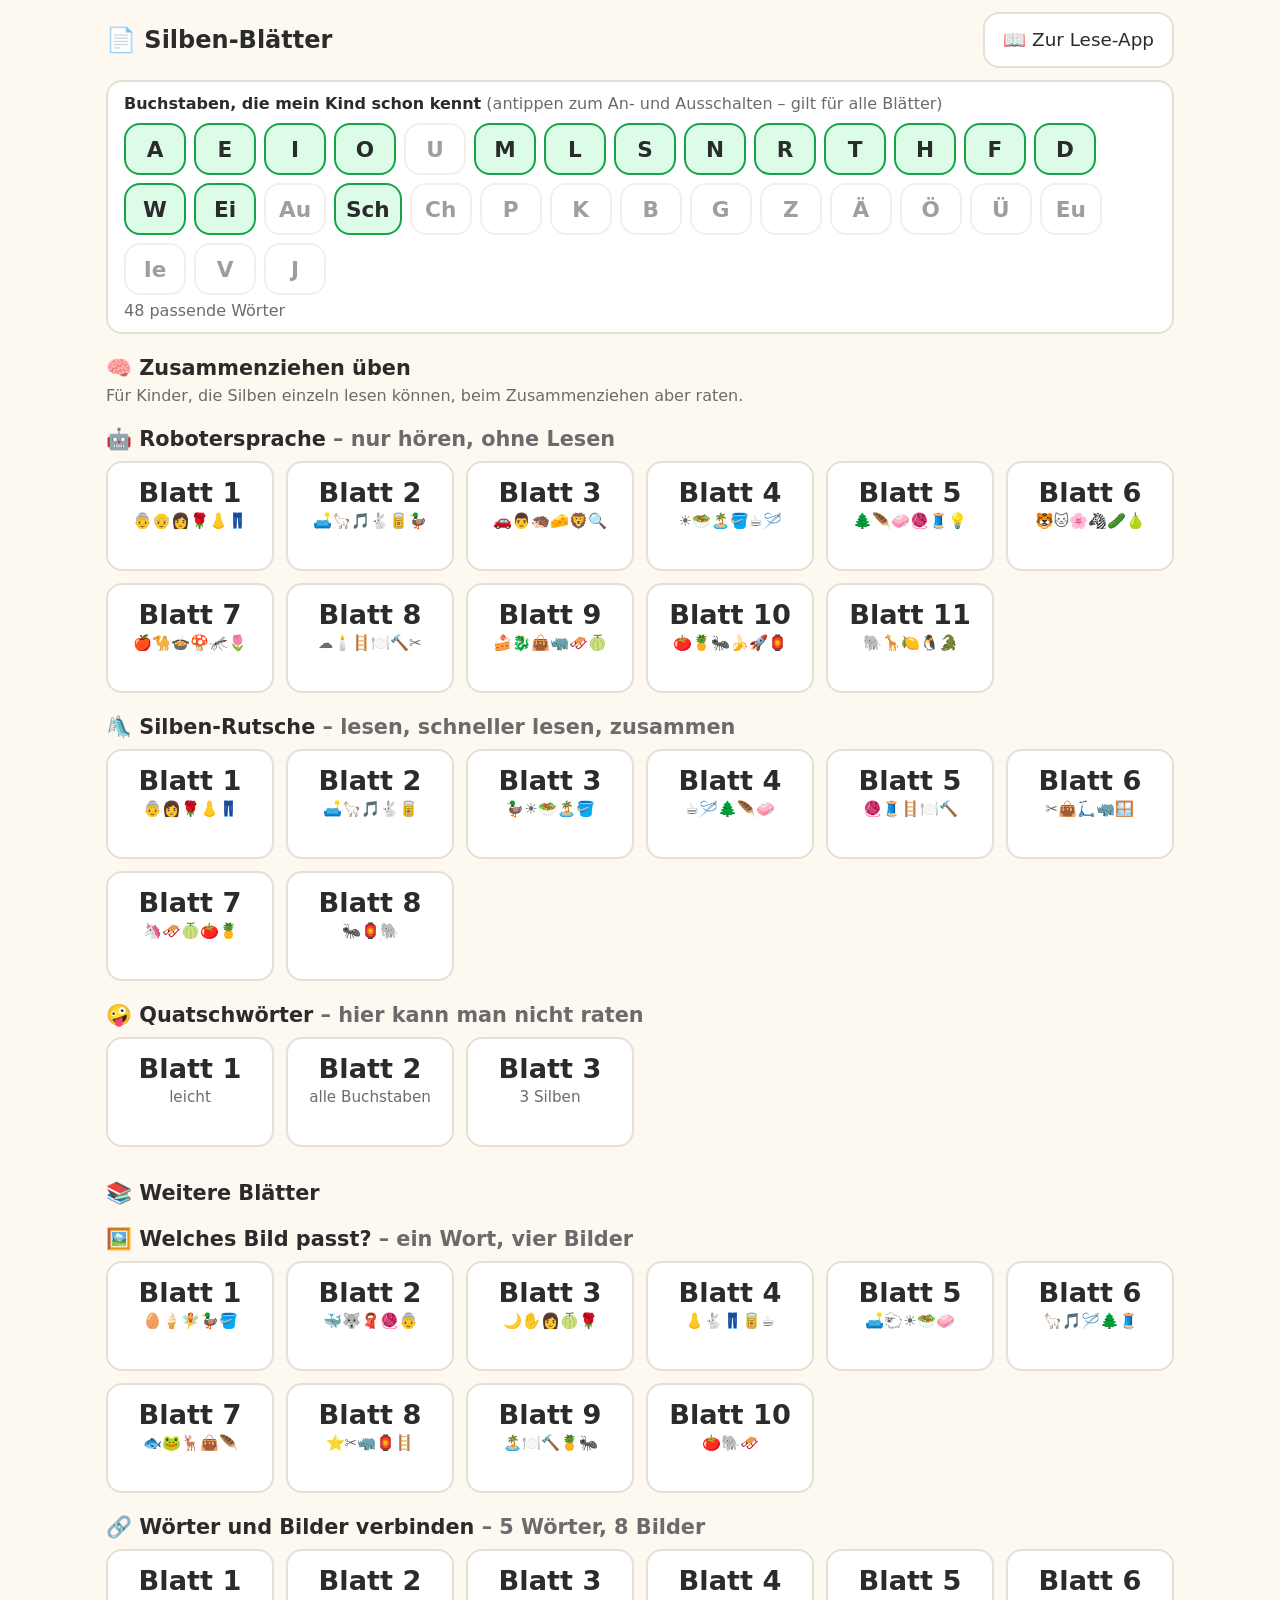
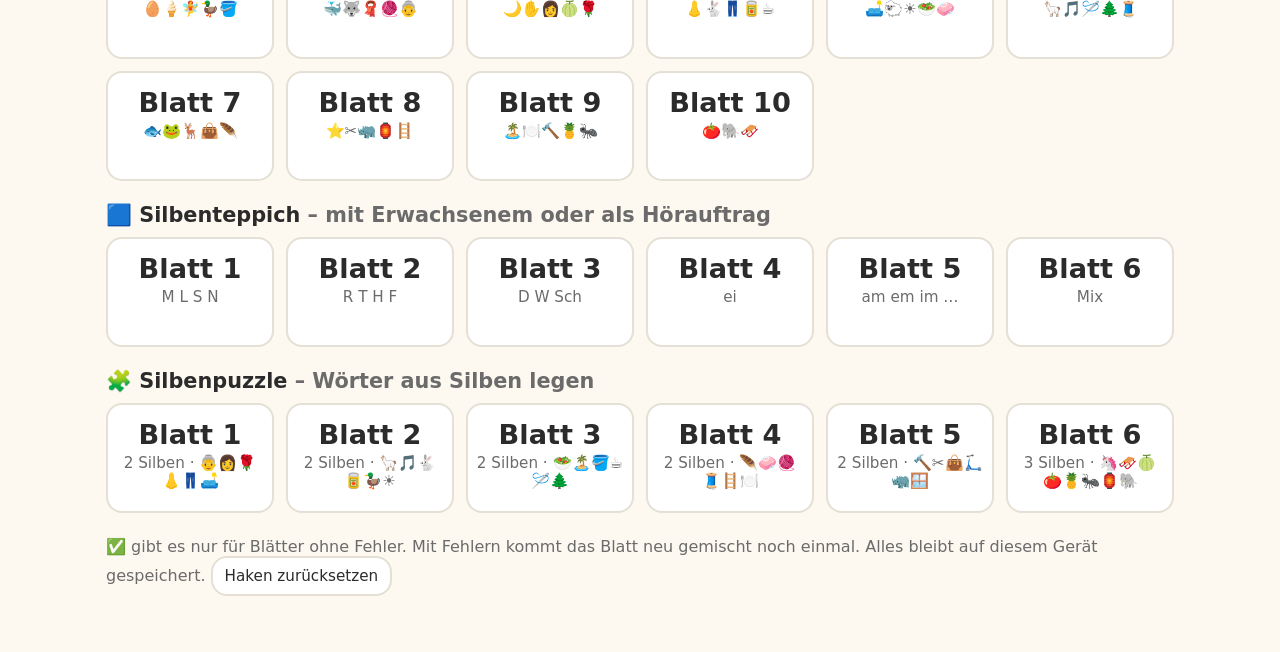
==== commit dca2b352: "Zusammenziehen üben: Robotersprache, Silben-Rutsche, Quatschwörter - Robotersprache: Tablet spricht " ====
--- a/public/blaetter.html
+++ b/public/blaetter.html
@@ -121,6 +121,13 @@
   .choice.good { background: var(--okbg); border-color: var(--ok); }
   .choice.bad { background: var(--badbg); border-color: var(--bad); }
 
+  .feld.wordcell { font-size: clamp(1.7rem, 5vw, 2.5rem); padding-bottom: 14px; }
+  .modebar { display: flex; gap: 8px; flex-wrap: wrap; align-items: center; }
+  .modebar button { min-height: 46px; padding: 6px 14px; font-size: 1rem; }
+  .robot { display: flex; justify-content: center; margin: 6px 0 22px; }
+  .robot button { font-size: 1.6rem; min-width: 300px; min-height: 90px; }
+  .rutsche { display: flex; justify-content: center; align-items: baseline; font-size: clamp(3rem, 10vw, 4.8rem); font-weight: 700;
+             margin: 20px 0 40px; transition: gap .9s ease; flex-wrap: nowrap; }
   .done-msg { text-align: center; font-size: 1.5rem; font-weight: 700; margin: 18px 0; }
   .done-msg.ok { color: var(--ok); } .done-msg.warn { color: var(--warn); }
   .done-msg .row { display: flex; gap: 12px; justify-content: center; margin-top: 12px; flex-wrap: wrap; }
@@ -346,13 +353,23 @@
   $('back').hidden = true;
   const tile = (key, hash, big, sub, extra = '') =>
     `<button class="sheet${done[key] ? ' done' : ''}" onclick="location.hash='${hash}'"><span class="big">${done[key] ? '✅ ' : ''}${big}</span><span class="sub">${sub}${extra}</span></button>`;
-  const vs = vSheets(), ts = tSheets(), ps = pSheets();
+  const vs = vSheets(), ts = tSheets(), ps = pSheets(), rs = rSheets(), ss = sSheets(), qs = qSheets();
+  const wkey = ws => ws.map(w => w.w).join(',');
   const vkey = ws => ws.map(w => w.w).join(',');
   const none = '<p class="muted">Zu wenige Wörter – bitte mehr Buchstaben einschalten.</p>';
   view.innerHTML = `
     <div class="panel"><b>Buchstaben, die mein Kind schon kennt</b> <span class="muted">(antippen zum An- und Ausschalten – gilt für alle Blätter)</span>
       <div class="letters">${LETTERS.map(l => `<button class="letter${known.has(l) ? ' on' : ''}" data-l="${l}">${l[0] + l.slice(1).toLowerCase()}</button>`).join('')}</div>
       <span class="muted">${V_WORDS.filter(readable).length} passende Wörter</span></div>
+    <h2>🧠 Zusammenziehen üben</h2>
+    <p class="muted" style="margin:-4px 0 10px">Für Kinder, die Silben einzeln lesen können, beim Zusammenziehen aber raten.</p>
+    <h2>🤖 Robotersprache <span class="muted">– nur hören, ohne Lesen</span></h2>
+    <div class="sheets">${'speechSynthesis' in window ? rs.map((ws, i) => tile('r:' + wkey(ws), 'r' + (i + 1), 'Blatt ' + (i + 1), ws.map(w => w.e).join(''))).join('') : '<p class="muted">Dieses Gerät kann nicht vorlesen.</p>'}</div>
+    <h2>🛝 Silben-Rutsche <span class="muted">– lesen, schneller lesen, zusammen</span></h2>
+    <div class="sheets">${ss.length ? ss.map((ws, i) => tile('s:' + wkey(ws), 's' + (i + 1), 'Blatt ' + (i + 1), ws.map(w => w.e).join(''))).join('') : none}</div>
+    <h2>🤪 Quatschwörter <span class="muted">– hier kann man nicht raten</span></h2>
+    <div class="sheets">${qs.length ? qs.map((t, i) => tile('q:' + t.name, 'q' + (i + 1), 'Blatt ' + (i + 1), t.name)).join('') : none}</div>
+    <h2 style="margin-top:34px">📚 Weitere Blätter</h2>
     <h2>🖼️ Welches Bild passt? <span class="muted">– ein Wort, vier Bilder</span></h2>
     <div class="sheets">${vs.length ? vs.map((ws, i) => tile('b:' + vkey(ws), 'b' + (i + 1), 'Blatt ' + (i + 1), ws.map(w => w.e).join(''))).join('') : none}</div>
     <h2>🔗 Wörter und Bilder verbinden <span class="muted">– 5 Wörter, 8 Bilder</span></h2>
@@ -375,30 +392,32 @@
 // ================= Silbenteppich =================
 // Modus „Erwachsener“: Das Kind liest vor, nur ein Erwachsener markiert (langer Druck) das Feld als richtig.
 // Modus „Hörauftrag“: Das Tablet spricht eine Silbe, das Kind sucht sie. Nach 2 Fehlern wird neu gemischt.
-function teppich(n) {
-  const all = tSheets(), t = all[n];
+function teppich(n, kind = 't') {
+  const all = kind === 'q' ? qSheets() : tSheets(), t = all[n];
   if (!t) { location.hash = ''; return; }
-  const cols = t.cols, tkey = 't:' + t.name, hkey = 'th:' + t.name;
-  const nextT = n + 1 < all.length ? 't' + (n + 2) : '';
+  const cols = t.cols, tkey = kind + ':' + t.name, hkey = 'th:' + t.name;
+  const nextT = n + 1 < all.length ? kind + (n + 2) : '';
   let cells = (t.mix ? shuffle(t.mix).slice(0, 30) : t.cells).map((s, i) => ({ s, c: Math.floor(i / cols) + (i % cols), read: false }));
   let mode = store().get('teppich-mode', 'adult');
-  const canSpeak = 'speechSynthesis' in window;
+  const canSpeak = 'speechSynthesis' in window && !t.words;
   if (!canSpeak) mode = 'adult';
   // Hörauftrag-Zustand
   let order = [], target = null, errors = 0, errSinceMix = 0, totalErr = 0, started = false;
-  $('title').textContent = `🟦 Silbenteppich – Blatt ${n + 1}`;
+  $('title').textContent = t.words ? `🤪 Quatschwörter – Blatt ${n + 1}` : `🟦 Silbenteppich – Blatt ${n + 1}`;
   $('back').hidden = false;
 
   function recolor() { cells = cells.map((c, i) => ({ ...c, c: Math.floor(i / cols) + (i % cols) })); }
   function render(msg = '', cls = '') {
     const count = cells.filter(c => c.read).length;
-    const task = mode === 'adult'
+    const task = t.words
+      ? 'Lies jedes Quatschwort laut einem Erwachsenen vor: erst Silbe für Silbe, dann schnell zusammen. <b>Der Erwachsene</b> drückt lange auf das Feld, wenn es richtig zusammengezogen war. Raten geht hier nicht – die Wörter gibt es gar nicht! 😄'
+      : mode === 'adult'
       ? 'Lies jede Silbe laut einem Erwachsenen vor. <b>Der Erwachsene</b> drückt lange auf das Feld, wenn es richtig war – dann wird es grün.'
       : 'Hör genau hin: Das Tablet sagt eine Silbe. Tippe die richtige Silbe an. <b>🔊</b> spielt sie nochmal.';
     view.innerHTML = `
       <div class="bar">
         <button id="m-adult" class="${mode === 'adult' ? 'on' : ''}">👩 Mit Erwachsenem</button>
-        <button id="m-hear" class="${mode === 'hear' ? 'on' : ''}"${canSpeak ? '' : ' disabled'}>👂 Hörauftrag</button>
+        ${t.words ? '' : `<button id="m-hear" class="${mode === 'hear' ? 'on' : ''}"${canSpeak ? '' : ' disabled'}>👂 Hörauftrag</button>`}
         <span class="count">${count} von ${cells.length} ✓</span>
       </div>
       <p class="task">${task}</p>
@@ -409,11 +428,11 @@
       </div>
       <div class="msg ${cls}" id="tmsg">${msg}</div>
       <div class="teppich" id="tep" style="grid-template-columns:repeat(${cols},minmax(0,1fr))">
-        ${cells.map((c, i) => `<button class="feld${c.read ? ' read' : ''}" data-i="${i}"><span class="ring"></span>${syl(c.s, c.c)}</button>`).join('')}
+        ${cells.map((c, i) => `<button class="feld${c.read ? ' read' : ''}${t.words ? ' wordcell' : ''}" data-i="${i}"><span class="ring"></span>${t.words ? c.s.split('-').map((x, k) => syl(x, k, true)).join('') : syl(c.s, c.c)}</button>`).join('')}
       </div>
       <div id="fin"></div>`;
     $('m-adult').onclick = () => { mode = 'adult'; store().set('teppich-mode', mode); reset(); };
-    $('m-hear').onclick = () => { mode = 'hear'; store().set('teppich-mode', mode); reset(); };
+    if ($('m-hear')) $('m-hear').onclick = () => { mode = 'hear'; store().set('teppich-mode', mode); reset(); };
     if (mode === 'adult') bindAdult(); else bindHear();
   }
   function reset() { cells.forEach(c => c.read = false); order = []; target = null; started = false; totalErr = 0; errSinceMix = 0; render(); }
@@ -740,17 +759,198 @@
   init();
 }
 
+// ================= Zusammenziehen üben =================
+// Echte Wörter in Kleinbuchstaben (damit Quatschwörter keine echten Wörter sind)
+const REAL = new Set([...V_WORDS, ...P_WORDS].map(w => w.w.toLowerCase()));
+const BLOCK = new Set(['popo', 'kaka', 'kake', 'pipi', 'pise', 'nazi', 'mist', 'schese', 'schise', 'schiese', 'arsch', 'fotz', 'hure', 'wixe']);
+// Quatschwörter aus bekannten Buchstaben: Blatt 1 nur die ersten 4 Mitlaute, Blatt 2 alle, Blatt 3 drei Silben.
+let qCache = null, qKey = '';
+function qSheets() {
+  const key = [...known].sort().join();
+  if (qCache && qKey === key) return qCache;   // innerhalb einer Sitzung gleich bleiben
+  const kc = T_CONS.filter(c => known.has(c.toUpperCase()));
+  const kv = ['a', 'e', 'i', 'o', 'u'].filter(v => known.has(v.toUpperCase()));
+  const make = (cons, nSyl, count) => {
+    const syls = cons.flatMap(c => kv.map(v => c.toLowerCase() + v));
+    const out = new Set();
+    for (let t = 0; t < 2000 && out.size < count; t++) {
+      const parts = Array.from({ length: nSyl }, () => syls[Math.floor(Math.random() * syls.length)]);
+      if (new Set(parts).size < nSyl) continue;
+      const w = parts.join('');
+      if (REAL.has(w) || [...BLOCK].some(b => w.includes(b))) continue;
+      out.add(cap(parts.join('-')));
+    }
+    return [...out];
+  };
+  const sheets = [];
+  if (kc.length >= 2 && kv.length >= 2) {
+    sheets.push({ name: 'leicht', words: true, cols: 3, cells: make(kc.slice(0, 4), 2, 12) });
+    if (kc.length > 4) sheets.push({ name: 'alle Buchstaben', words: true, cols: 3, cells: make(kc, 2, 12) });
+    sheets.push({ name: '3 Silben', words: true, cols: 2, cells: make(kc, 3, 10) });
+  }
+  qCache = sheets; qKey = key;
+  return sheets;
+}
+
+// Mehrsilbige Wörter für Robotersprache (alle Wörter – es wird nur gehört) und Silben-Rutsche (nur lesbare).
+function chunk(list, n) {
+  const out = [];
+  for (let i = 0; i < list.length; i += n) out.push(list.slice(i, i + n));
+  if (out.length > 1 && out[out.length - 1].length < 3) out[out.length - 2].push(...out.pop());
+  return out;
+}
+const multi = list => list.filter(w => w.s.length > 1).sort((a, b) => a.s.length - b.s.length || a.w.length - b.w.length);
+const rSheets = () => chunk(multi(V_WORDS), 6);
+const sSheets = () => chunk(multi(P_WORDS.filter(readable)), 5);
+
+// Silben einzeln mit Pause sprechen (Robotersprache). Gibt ein Abbruch-Token zurück.
+let speakToken = 0;
+function sayParts(parts, gap, done) {
+  if (!('speechSynthesis' in window)) return;
+  const my = ++speakToken;
+  speechSynthesis.cancel();
+  const voice = speechSynthesis.getVoices().find(v => /^de/i.test(v.lang));
+  let i = 0;
+  const next = () => {
+    if (my !== speakToken) return;
+    if (i >= parts.length) { done && done(); return; }
+    const u = new SpeechSynthesisUtterance(parts[i++]);
+    u.lang = 'de-DE'; u.rate = 0.8; if (voice) u.voice = voice;
+    let fired = false;
+    const go = () => { if (fired) return; fired = true; later(next, gap); };
+    u.onend = go;
+    later(go, 1600);   // falls das Tablet „fertig“ nicht meldet
+    speechSynthesis.speak(u);
+  };
+  next();
+}
+
+// ---- 🤖 Robotersprache: Tablet spricht „Ro … se“, Kind tippt das passende Bild.
+function robot(n) {
+  const all = rSheets(), words = all[n];
+  if (!words) { location.hash = ''; return; }
+  const key = 'r:' + words.map(w => w.w).join(',');
+  $('title').textContent = `🤖 Robotersprache – Blatt ${n + 1}`;
+  $('back').hidden = false;
+  const GAPS = { kurz: 350, mittel: 800, lang: 1400 };
+  let gapName = store().get('robot-gap', 'mittel');
+  let queue, errors, cur, missed, opts, heard;
+  function init() { queue = shuffle(words); errors = 0; missed = new Set(); next(); }
+  const speak = () => { heard = true; sayParts(cur.s.map(s => s.toLowerCase()), GAPS[gapName]); };
+  function next() {
+    if (!queue.length) {
+      view.innerHTML = '<div id="fin"></div>';
+      return finish($('fin'), errors, key, n + 1 < all.length ? 'r' + (n + 2) : '', init);
+    }
+    cur = queue.shift(); heard = false;
+    opts = shuffle([cur, ...shuffle(distractors([cur], 5)).slice(0, 3)]);
+    render();
+  }
+  function render() {
+    const doneCount = words.length - queue.length - 1;
+    view.innerHTML = `
+      <p class="task">Der Roboter spricht ein Wort in Silben – mit Pausen. Hör gut zu und zieh die Silben im Kopf zusammen.
+        Welches Bild ist es?</p>
+      <div class="bar"><div class="modebar"><span class="muted">Pause:</span>
+        ${Object.keys(GAPS).map(g => `<button data-gap="${g}" class="${g === gapName ? 'on' : ''}">${g}</button>`).join('')}</div>
+        <span class="muted">Fehler: ${errors}</span><span class="count">${doneCount} von ${words.length} ✓</span></div>
+      <div class="robot"><button class="primary" id="play">🤖 ${heard ? 'Nochmal hören' : 'Hören'}</button></div>
+      <div class="choices${heard ? '' : ' locked'}" id="ch" style="${heard ? '' : 'opacity:.45'}">${opts.map((o, i) => `<button class="choice" data-i="${i}">${o.e}</button>`).join('')}</div>
+      <div class="msg" id="bmsg"></div>`;
+    view.querySelectorAll('[data-gap]').forEach(b => b.onclick = () => { gapName = b.dataset.gap; store().set('robot-gap', gapName); render(); });
+    $('play').onclick = () => { const first = !heard; speak(); if (first) render(); };
+    view.querySelectorAll('.choice').forEach(b => b.onclick = () => {
+      const o = opts[+b.dataset.i];
+      $('ch').classList.add('locked');
+      if (o === cur) {
+        b.classList.add('good');
+        $('bmsg').className = 'msg ok'; $('bmsg').textContent = `✅ Richtig: ${cur.w}!`;
+        speakToken++; say(cur.w);   // das Wort einmal „normal“ hören
+        later(next, 1800);
+        return;
+      }
+      errors++;
+      b.classList.add('bad', 'shake');
+      if (!missed.has(cur)) { missed.add(cur); queue.push(cur); }
+      $('bmsg').className = 'msg bad'; $('bmsg').textContent = '❌ Nicht ganz. Hör nochmal genau hin …';
+      later(() => { b.classList.remove('shake'); $('ch').classList.remove('locked'); $('bmsg').className = 'msg warn'; $('bmsg').textContent = 'Welches Bild?'; speak(); }, 2500);
+    });
+  }
+  init();
+}
+
+// ---- 🛝 Silben-Rutsche: Silben stehen weit auseinander und rutschen bei jedem Lesen näher zusammen.
+// Erst wenn sie zusammen sind, kommen die Bilder. Falsch → zurück zum Anfang, nochmal langsam lesen.
+function rutsche(n) {
+  const all = sSheets(), words = all[n];
+  if (!words) { location.hash = ''; return; }
+  const key = 's:' + words.map(w => w.w).join(',');
+  $('title').textContent = `🛝 Silben-Rutsche – Blatt ${n + 1}`;
+  $('back').hidden = false;
+  const STEPS = ['2.2em', '1.1em', '.45em', '0em'];
+  const SAY = ['Lies Silbe für Silbe.', 'Nochmal – etwas schneller!', 'Noch schneller!', 'Jetzt ganz zusammen – wie heißt das Wort?'];
+  let queue, errors, cur, missed, step;
+  function init() { queue = shuffle(words); errors = 0; missed = new Set(); next(); }
+  function next() {
+    if (!queue.length) {
+      view.innerHTML = '<div id="fin"></div>';
+      return finish($('fin'), errors, key, n + 1 < all.length ? 's' + (n + 2) : '', init);
+    }
+    cur = queue.shift(); step = 0; render();
+  }
+  function render() {
+    const doneCount = words.length - queue.length - 1;
+    const last = step === STEPS.length - 1;
+    const opts = last ? shuffle([cur, ...shuffle(distractors([cur], 5)).slice(0, 3)]) : [];
+    view.innerHTML = `
+      <p class="task">Lies laut. Bei jedem Tippen rutschen die Silben näher zusammen – lies jedes Mal schneller.
+        Am Ende: Welches Bild passt?</p>
+      <div class="bar"><span class="muted">Fehler: ${errors}</span><span class="count">${doneCount} von ${words.length} ✓</span></div>
+      <div class="rutsche" id="ru" style="gap:${STEPS[Math.max(0, step - 1)]}">${cur.s.map((s, k) => syl(s, k, true)).join('')}</div>
+      <div class="msg warn" id="bmsg">${SAY[step]}</div>
+      ${last
+        ? `<div class="choices" id="ch">${opts.map((o, i) => `<button class="choice" data-i="${i}">${o.e}</button>`).join('')}</div>`
+        : `<div class="checkrow"><button class="primary" id="go" disabled>👉 Gelesen – näher zusammen</button></div>`}`;
+    requestAnimationFrame(() => requestAnimationFrame(() => { if ($('ru')) $('ru').style.gap = STEPS[step]; }));
+    if (!last) {
+      later(() => { if ($('go')) $('go').disabled = false; }, 1500);   // erst lesen, dann tippen
+      $('go').onclick = () => { step++; render(); };
+      return;
+    }
+    view.querySelectorAll('.choice').forEach(b => b.onclick = () => {
+      const o = opts[+b.dataset.i];
+      $('ch').classList.add('locked');
+      if (o === cur) {
+        b.classList.add('good');
+        $('bmsg').className = 'msg ok'; $('bmsg').textContent = `✅ Richtig: ${cur.w}!`;
+        later(next, 1200);
+        return;
+      }
+      errors++;
+      b.classList.add('bad', 'shake');
+      if (!missed.has(cur)) { missed.add(cur); queue.push(cur); }
+      $('bmsg').className = 'msg bad'; $('bmsg').textContent = '❌ Nicht ganz. Wir lesen nochmal von vorn – Silbe für Silbe.';
+      later(() => { step = 0; render(); }, 2200);
+    });
+  }
+  init();
+}
+
 // ================= Navigation =================
 function route() {
   timers.forEach(t => { clearTimeout(t); clearInterval(t); }); timers = [];
+  speakToken++;
   if ('speechSynthesis' in window) speechSynthesis.cancel();
-  const m = location.hash.match(/^#([tpvb])(\d+)$/);
+  const m = location.hash.match(/^#([tpvbrsq])(\d+)$/);
   window.scrollTo(0, 0);
   document.querySelectorAll('.confetti').forEach(c => c.remove());
   if (m && m[1] === 't') return teppich(m[2] - 1);
   if (m && m[1] === 'p') return puzzle(m[2] - 1);
   if (m && m[1] === 'v') return verbinden(m[2] - 1);
   if (m && m[1] === 'b') return bild(m[2] - 1);
+  if (m && m[1] === 'r') return robot(m[2] - 1);
+  if (m && m[1] === 's') return rutsche(m[2] - 1);
+  if (m && m[1] === 'q') return teppich(m[2] - 1, 'q');
   home();
 }
 $('back').onclick = () => { location.hash = ''; };
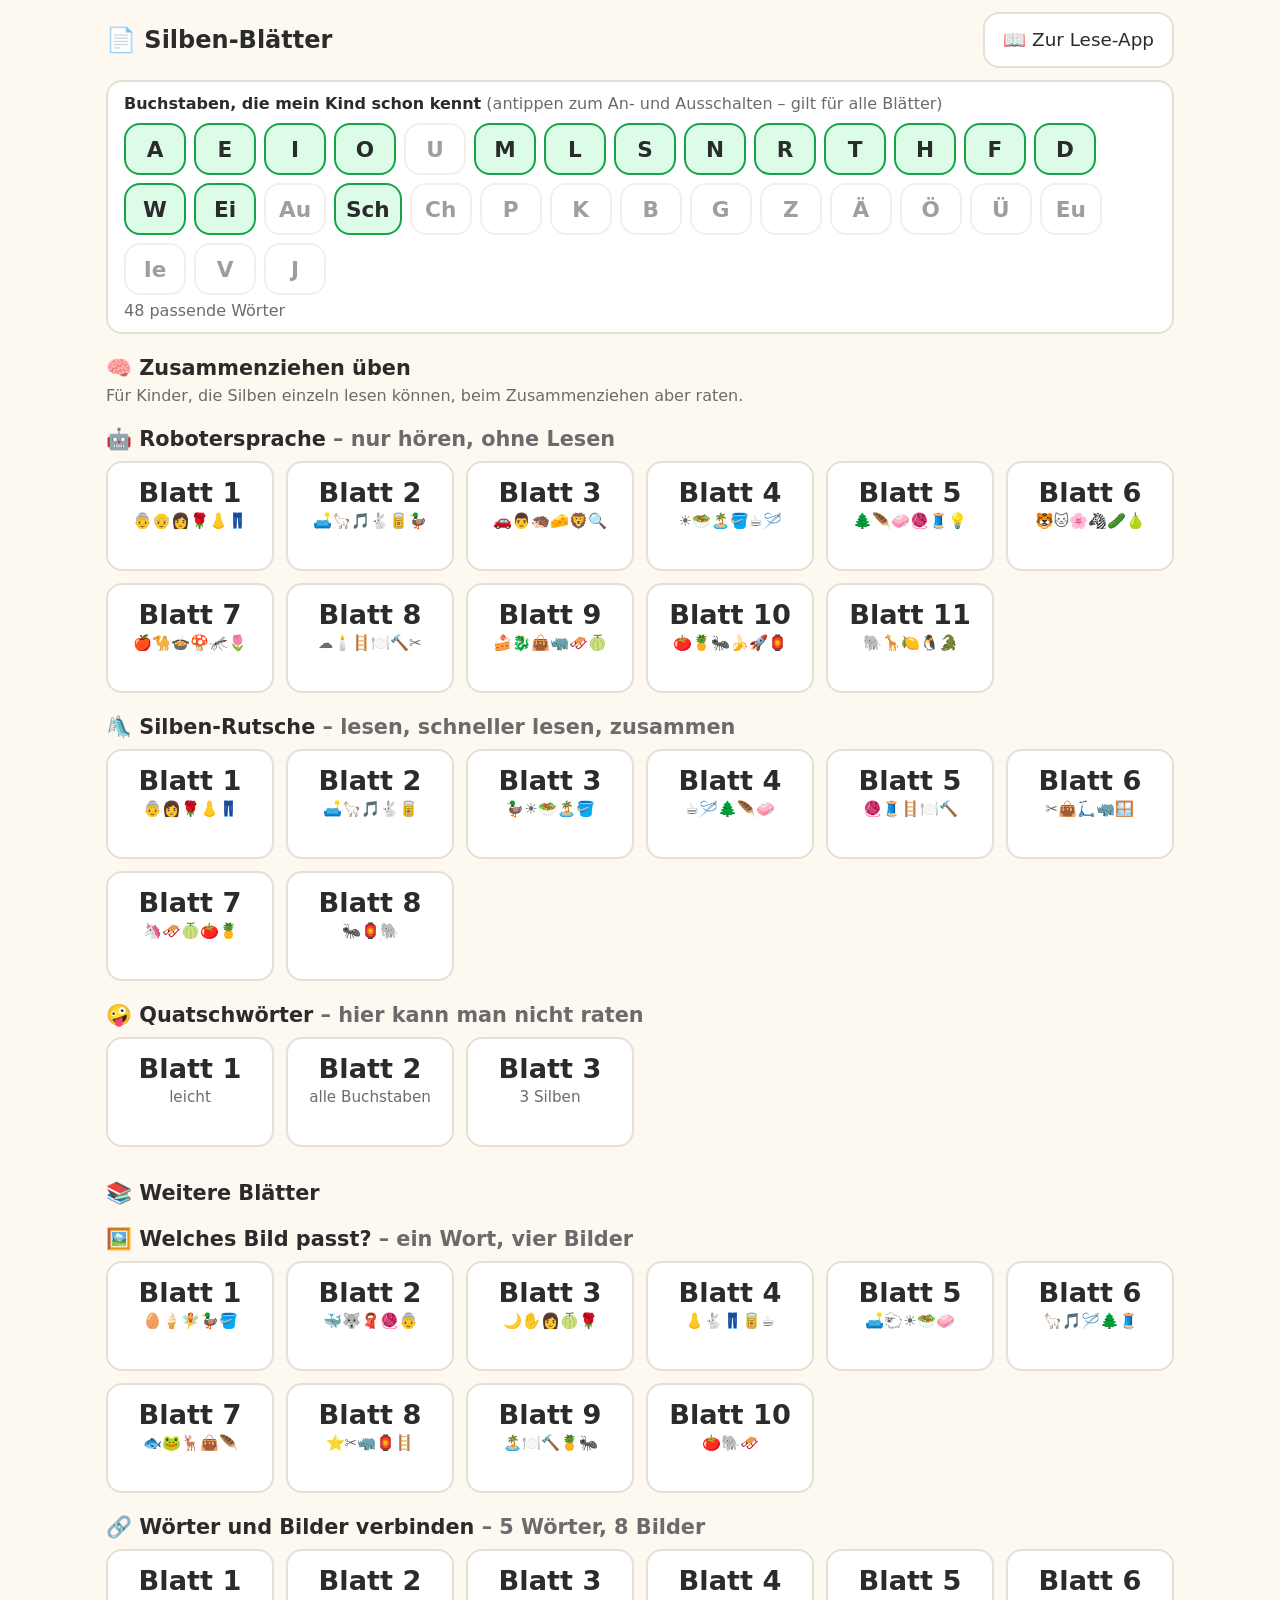
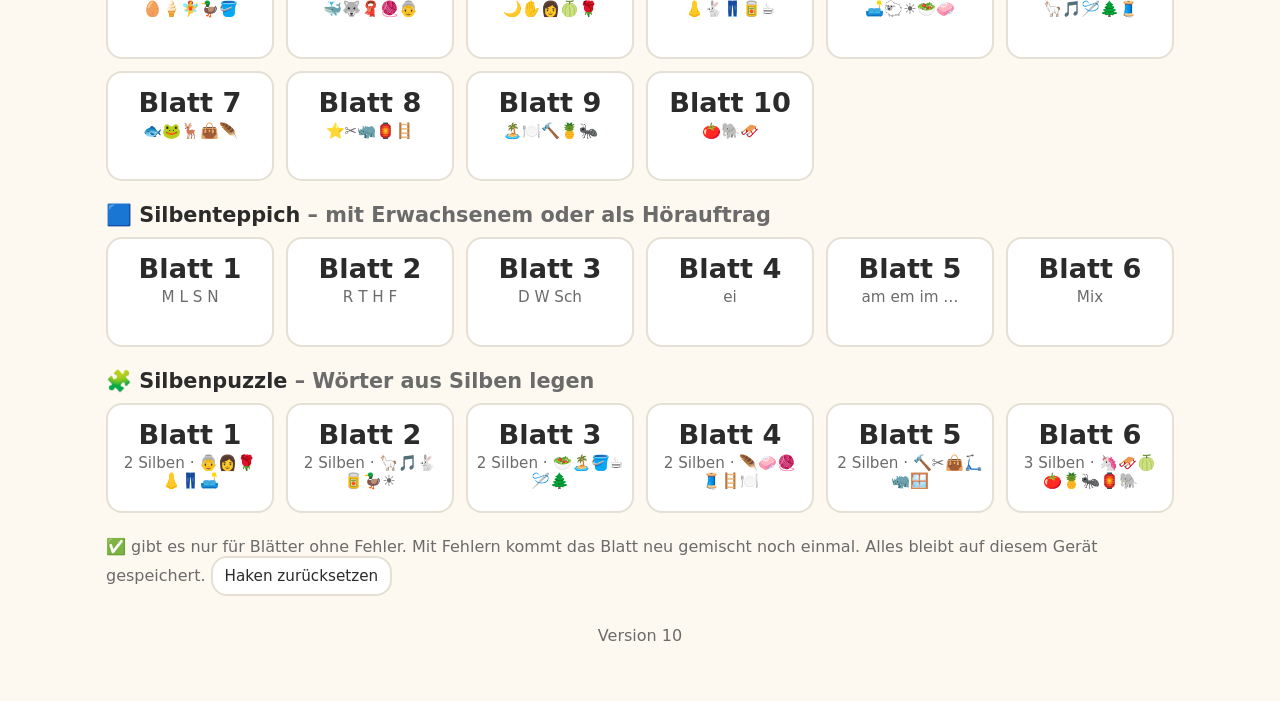
==== commit e4cb6079: "Seiten immer frisch laden, Versionsnummer anzeigen Mit Internet holt der Service Worker Seiten am Br" ====
--- a/public/blaetter.html
+++ b/public/blaetter.html
@@ -149,6 +149,8 @@
 //  - Geprüft wird erst am Ende („Fertig – prüfen“), nicht nach jedem Versuch.
 //  - Den grünen Haken gibt es nur für ein fehlerfreies Blatt; mit Fehlern kommt es neu gemischt noch einmal.
 //  - Nach einem Fehler ist das Wort kurz gesperrt, die Silben werden nacheinander markiert („lies laut“).
+
+const APP_VERSION = 10;   // gleich halten mit CACHE in sw.js
 
 // ================= Daten =================
 // Silbenteppiche werden aus den bekannten Buchstaben gebaut (Einstellung auf der Übersicht):
@@ -380,7 +382,8 @@
     <div class="sheets">${ps.length ? ps.map((p, i) => tile('p:' + p.words.map(w => w.w).join(','), 'p' + (i + 1), 'Blatt ' + (i + 1), p.stufe + ' · ' + p.words.map(w => w.e).join(''))).join('') : none}</div>
     <p class="muted" style="margin-top:24px">✅ gibt es nur für Blätter ohne Fehler. Mit Fehlern kommt das Blatt neu gemischt noch einmal.
       Alles bleibt auf diesem Gerät gespeichert.
-      <button style="min-height:40px;padding:6px 12px;font-size:.95rem" onclick="if(confirm('Alle Haken löschen?')){localStorage.removeItem('blatt-done');location.reload()}">Haken zurücksetzen</button></p>`;
+      <button style="min-height:40px;padding:6px 12px;font-size:.95rem" onclick="if(confirm('Alle Haken löschen?')){localStorage.removeItem('blatt-done');location.reload()}">Haken zurücksetzen</button></p>
+    <p class="muted" style="text-align:center;margin-top:30px">Version ${APP_VERSION}</p>`;
   view.querySelectorAll('.letter').forEach(b => b.onclick = () => {
     const l = b.dataset.l;
     known.has(l) ? known.delete(l) : known.add(l);
